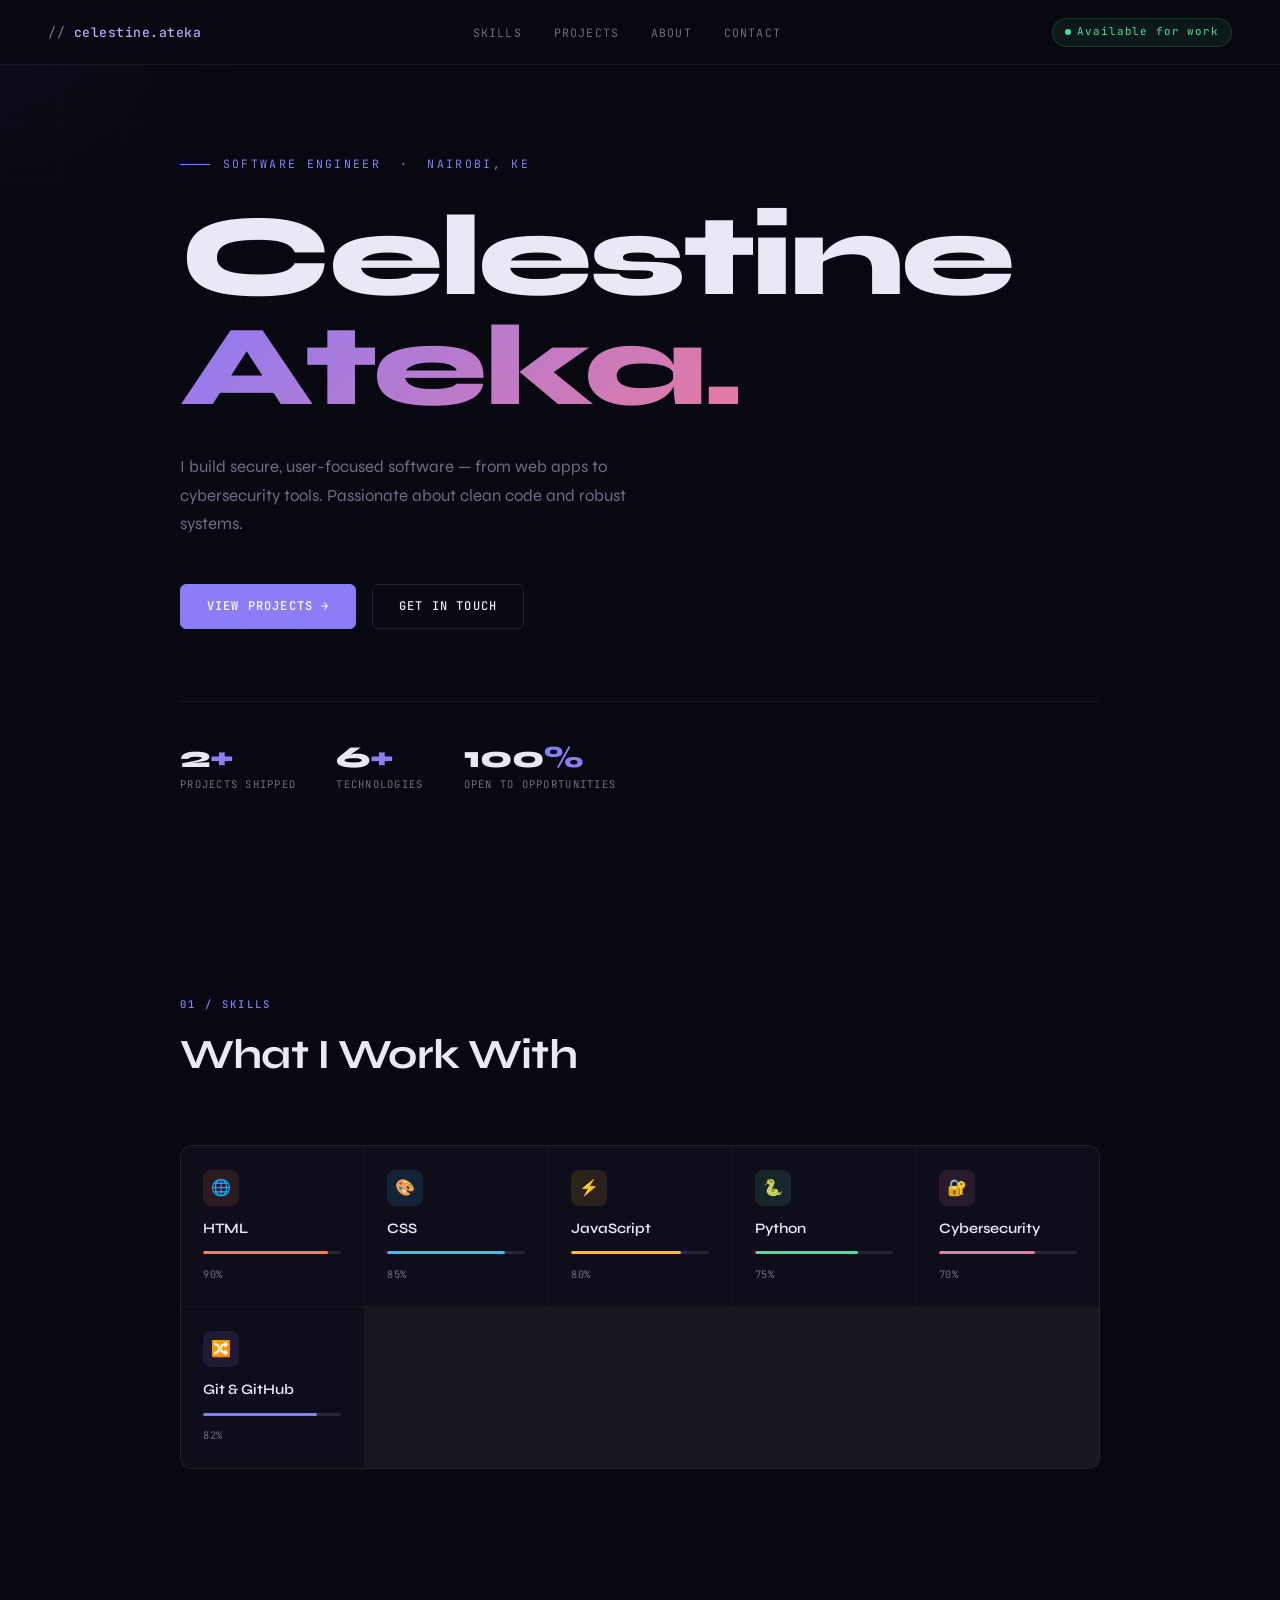
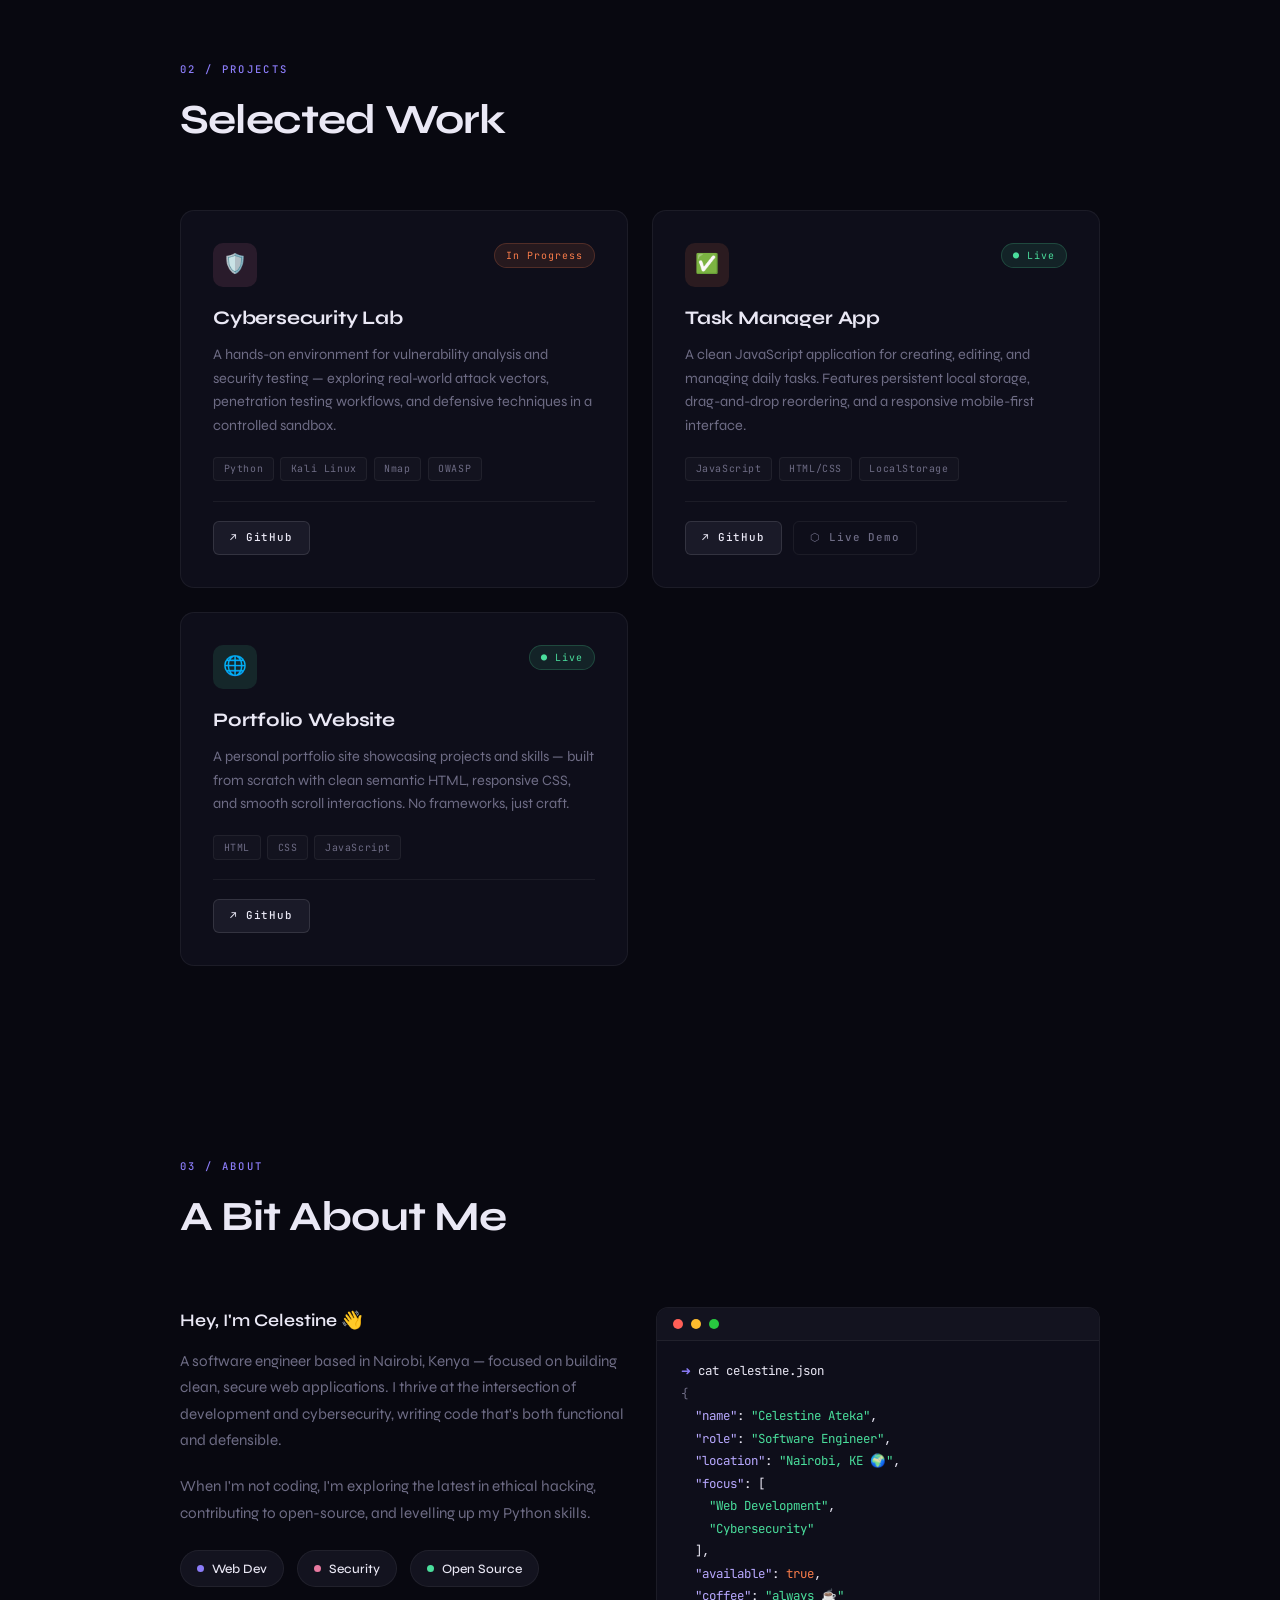
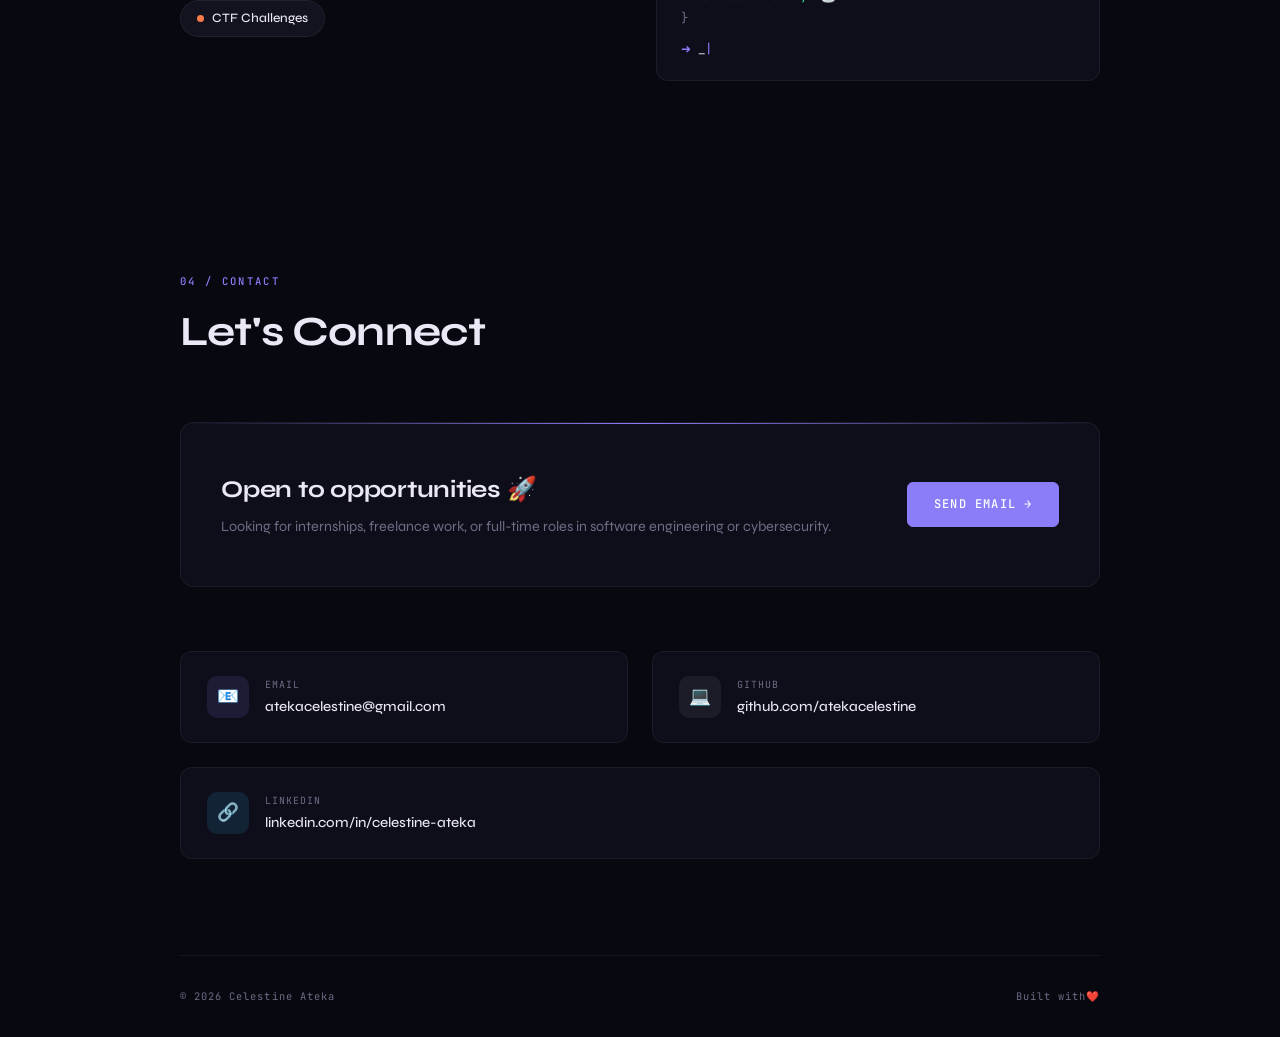
==== task-manager.html @ 58d469f2 "Add task-manager.html for portfolio website" ====
<!DOCTYPE html>
<html lang="en">
<head>
  <meta charset="UTF-8">
  <meta name="viewport" content="width=device-width, initial-scale=1.0">
  <title>Celestine Ateka — Software Engineer</title>
  <link rel="preconnect" href="https://fonts.googleapis.com">
  <link href="https://fonts.googleapis.com/css2?family=Syne:wght@400;500;600;700;800&family=JetBrains+Mono:wght@300;400;500&display=swap" rel="stylesheet">
  <style>
    :root {
      --bg:      #080810;
      --bg2:     #0e0e1a;
      --bg3:     #13131f;
      --bg4:     #1a1a28;
      --border:  rgba(255,255,255,0.06);
      --border2: rgba(255,255,255,0.11);
      --text:    #eae8f5;
      --muted:   #6e6c85;
      --accent:  #8b7cf8;
      --accent2: #b8a9ff;
      --green:   #4ade9c;
      --orange:  #f97c4a;
      --pink:    #e879a0;
      --blue:    #38bdf8;
    }
    *,*::before,*::after{margin:0;padding:0;box-sizing:border-box}
    html{scroll-behavior:smooth}
    body{background:var(--bg);color:var(--text);font-family:'Syne',sans-serif;font-size:16px;line-height:1.6;overflow-x:hidden}
    body::before{content:'';position:fixed;inset:0;background-image:linear-gradient(rgba(139,124,248,0.03) 1px,transparent 1px),linear-gradient(90deg,rgba(139,124,248,0.03) 1px,transparent 1px);background-size:60px 60px;pointer-events:none;z-index:0}
    .cursor-glow{position:fixed;width:500px;height:500px;border-radius:50%;background:radial-gradient(circle,rgba(139,124,248,0.055) 0%,transparent 70%);pointer-events:none;transform:translate(-50%,-50%);transition:left .14s ease,top .14s ease;z-index:0}
    nav{position:fixed;top:0;left:0;right:0;z-index:100;padding:1.1rem 3rem;display:flex;justify-content:space-between;align-items:center;background:rgba(8,8,16,0.85);backdrop-filter:blur(16px);border-bottom:1px solid var(--border)}
    .nav-logo{font-family:'JetBrains Mono',monospace;font-size:.82rem;font-weight:500;letter-spacing:.04em;color:var(--accent2)}
    .nav-logo span{color:var(--muted)}
    .nav-links{display:flex;gap:2rem;list-style:none}
    .nav-links a{font-family:'JetBrains Mono',monospace;font-size:.72rem;font-weight:400;letter-spacing:.1em;text-transform:uppercase;color:var(--muted);text-decoration:none;transition:color .2s}
    .nav-links a:hover{color:var(--text)}
    .status-pill{display:flex;align-items:center;gap:6px;font-family:'JetBrains Mono',monospace;font-size:.68rem;font-weight:400;letter-spacing:.08em;color:var(--green);background:rgba(74,222,156,0.08);border:1px solid rgba(74,222,156,0.18);padding:.3rem .75rem;border-radius:100px}
    .status-dot{width:6px;height:6px;border-radius:50%;background:var(--green);animation:pulse 2s ease-in-out infinite}
    @keyframes pulse{0%,100%{opacity:1;transform:scale(1)}50%{opacity:.5;transform:scale(.8)}}
    .container{max-width:1000px;margin:0 auto;padding:0 2.5rem;position:relative;z-index:1}
    header{min-height:100vh;display:flex;flex-direction:column;justify-content:center;padding:8rem 0 5rem}
    .hero-tag{font-family:'JetBrains Mono',monospace;font-size:.72rem;font-weight:400;letter-spacing:.2em;text-transform:uppercase;color:var(--accent);margin-bottom:1.8rem;opacity:0;animation:fadeUp .7s ease forwards .2s;display:flex;align-items:center;gap:.8rem}
    .hero-tag::before{content:'';display:inline-block;width:30px;height:1px;background:var(--accent)}
    header h1{font-size:clamp(3.5rem,9vw,7.5rem);font-weight:800;letter-spacing:-.03em;line-height:.95;opacity:0;animation:fadeUp .8s ease forwards .35s}
    .name-accent{background:linear-gradient(135deg,var(--accent) 0%,var(--pink) 100%);-webkit-background-clip:text;-webkit-text-fill-color:transparent;background-clip:text}
    .hero-desc{margin-top:2rem;font-size:1.05rem;font-weight:400;color:var(--muted);max-width:480px;line-height:1.7;opacity:0;animation:fadeUp .8s ease forwards .5s}
    .hero-cta{margin-top:2.8rem;display:flex;gap:1rem;flex-wrap:wrap;opacity:0;animation:fadeUp .8s ease forwards .65s}
    .btn-primary,.btn-ghost{font-family:'JetBrains Mono',monospace;font-size:.75rem;font-weight:500;letter-spacing:.1em;text-transform:uppercase;text-decoration:none;padding:.75rem 1.6rem;border-radius:6px;transition:all .22s ease;display:inline-flex;align-items:center;gap:.5rem}
    .btn-primary{background:var(--accent);color:#fff;border:1px solid var(--accent)}
    .btn-primary:hover{background:var(--accent2);border-color:var(--accent2);transform:translateY(-2px)}
    .btn-ghost{background:transparent;color:var(--text);border:1px solid var(--border2)}
    .btn-ghost:hover{border-color:var(--accent);color:var(--accent);transform:translateY(-2px)}
    .hero-stats{margin-top:4.5rem;display:flex;gap:2.5rem;padding-top:2.5rem;border-top:1px solid var(--border);opacity:0;animation:fadeUp .8s ease forwards .8s}
    .stat-item .num{font-size:1.9rem;font-weight:800;color:var(--text);line-height:1}
    .stat-item .num span{color:var(--accent)}
    .stat-item .lbl{font-family:'JetBrains Mono',monospace;font-size:.66rem;font-weight:400;letter-spacing:.12em;text-transform:uppercase;color:var(--muted);margin-top:4px}
    section{padding:6rem 0}
    .sec-label{font-family:'JetBrains Mono',monospace;font-size:.66rem;font-weight:500;letter-spacing:.22em;text-transform:uppercase;color:var(--accent);margin-bottom:.6rem}
    .sec-title{font-size:clamp(1.8rem,4vw,2.6rem);font-weight:700;letter-spacing:-.02em;margin-bottom:3.5rem}
    .skills-grid{display:grid;grid-template-columns:repeat(auto-fill,minmax(175px,1fr));gap:1px;background:var(--border);border:1px solid var(--border);border-radius:12px;overflow:hidden}
    .skill-card{background:var(--bg2);padding:1.5rem 1.4rem;display:flex;flex-direction:column;gap:.7rem;transition:background .2s ease;cursor:default}
    .skill-card:hover{background:var(--bg4)}
    .skill-icon{width:36px;height:36px;border-radius:8px;display:flex;align-items:center;justify-content:center;font-size:1rem}
    .skill-name{font-size:.9rem;font-weight:600;color:var(--text)}
    .skill-bar-track{height:3px;background:var(--border2);border-radius:2px;overflow:hidden}
    .skill-bar-fill{height:100%;border-radius:2px;width:0;transition:width 1.2s cubic-bezier(.16,1,.3,1)}
    .skill-pct{font-family:'JetBrains Mono',monospace;font-size:.65rem;font-weight:400;color:var(--muted);letter-spacing:.05em}
    .projects-grid{display:grid;grid-template-columns:repeat(auto-fill,minmax(420px,1fr));gap:1.5rem}
    .project-card{background:var(--bg2);border:1px solid var(--border);border-radius:14px;padding:2rem;display:flex;flex-direction:column;transition:border-color .25s ease,transform .25s ease;position:relative;overflow:hidden}
    .project-card::before{content:'';position:absolute;top:0;left:0;right:0;height:2px;opacity:0;transition:opacity .3s ease}
    .project-card:hover{border-color:var(--border2);transform:translateY(-4px)}
    .project-card:hover::before{opacity:1}
    .project-card.purple::before{background:linear-gradient(90deg,var(--accent),var(--pink))}
    .project-card.orange::before{background:linear-gradient(90deg,var(--orange),#fbbf24)}
    .project-card.green::before{background:linear-gradient(90deg,var(--green),var(--blue))}
    .project-header{display:flex;justify-content:space-between;align-items:flex-start;margin-bottom:1rem}
    .project-icon{width:44px;height:44px;border-radius:10px;display:flex;align-items:center;justify-content:center;font-size:1.2rem}
    .project-status{font-family:'JetBrains Mono',monospace;font-size:.62rem;font-weight:400;letter-spacing:.1em;padding:.25rem .7rem;border-radius:100px}
    .status-live{background:rgba(74,222,156,0.1);color:var(--green);border:1px solid rgba(74,222,156,0.2)}
    .status-wip{background:rgba(249,124,74,0.1);color:var(--orange);border:1px solid rgba(249,124,74,0.2)}
    .project-card h3{font-size:1.2rem;font-weight:700;letter-spacing:-.01em;margin-bottom:.6rem}
    .project-card p{font-size:.9rem;color:var(--muted);line-height:1.65;flex:1}
    .project-tags{display:flex;flex-wrap:wrap;gap:.4rem;margin:1.2rem 0}
    .tag{font-family:'JetBrains Mono',monospace;font-size:.62rem;font-weight:400;letter-spacing:.06em;color:var(--muted);background:var(--bg3);border:1px solid var(--border);padding:.2rem .6rem;border-radius:4px}
    .project-links{display:flex;gap:.7rem;margin-top:auto;padding-top:1.2rem;border-top:1px solid var(--border)}
    .plink{font-family:'JetBrains Mono',monospace;font-size:.68rem;font-weight:500;letter-spacing:.08em;text-decoration:none;padding:.45rem 1rem;border-radius:6px;transition:all .2s ease;display:inline-flex;align-items:center;gap:.4rem}
    .plink-solid{background:var(--bg4);color:var(--text);border:1px solid var(--border2)}
    .plink-solid:hover{background:var(--accent);border-color:var(--accent);color:#fff}
    .plink-ghost{background:transparent;color:var(--muted);border:1px solid var(--border)}
    .plink-ghost:hover{color:var(--text);border-color:var(--border2)}
    .about-grid{display:grid;grid-template-columns:1fr 1fr;gap:2rem;align-items:start}
    .about-text h3{font-size:1.1rem;font-weight:600;margin-bottom:.8rem}
    .about-text p{color:var(--muted);font-size:.95rem;line-height:1.75;margin-bottom:1.2rem}
    .terminal{background:var(--bg2);border:1px solid var(--border);border-radius:12px;overflow:hidden}
    .terminal-bar{background:var(--bg3);padding:.7rem 1rem;display:flex;align-items:center;gap:.5rem;border-bottom:1px solid var(--border)}
    .t-dot{width:10px;height:10px;border-radius:50%}
    .terminal-body{padding:1.2rem 1.5rem;font-family:'JetBrains Mono',monospace;font-size:.78rem;line-height:1.8}
    .t-prompt{color:var(--accent)}.t-cmd{color:var(--text)}.t-comment{color:var(--muted)}.t-str{color:var(--green)}.t-key{color:var(--accent2)}.t-num{color:var(--orange)}
    .interests-row{display:flex;gap:.8rem;flex-wrap:wrap;margin-top:1.5rem}
    .interest-chip{display:flex;align-items:center;gap:.5rem;background:var(--bg3);border:1px solid var(--border);border-radius:100px;padding:.45rem 1rem;font-size:.8rem;font-weight:500}
    .chip-dot{width:7px;height:7px;border-radius:50%}
    .contact-grid{display:grid;grid-template-columns:1fr 1fr;gap:1.5rem}
    .contact-card{background:var(--bg2);border:1px solid var(--border);border-radius:12px;padding:1.5rem 1.6rem;display:flex;align-items:center;gap:1rem;text-decoration:none;color:var(--text);transition:border-color .2s,transform .2s}
    .contact-card:hover{border-color:var(--accent);transform:translateY(-2px)}
    .contact-icon{width:42px;height:42px;border-radius:10px;display:flex;align-items:center;justify-content:center;font-size:1.1rem;flex-shrink:0}
    .contact-label{font-family:'JetBrains Mono',monospace;font-size:.62rem;font-weight:400;letter-spacing:.1em;text-transform:uppercase;color:var(--muted);margin-bottom:.2rem}
    .contact-value{font-size:.88rem;font-weight:500}
    .contact-wide{grid-column:1/-1}
    .cta-band{background:var(--bg2);border:1px solid var(--border);border-radius:14px;padding:3rem 2.5rem;display:flex;justify-content:space-between;align-items:center;gap:2rem;margin-bottom:4rem;position:relative;overflow:hidden}
    .cta-band::before{content:'';position:absolute;top:0;left:0;right:0;height:1px;background:linear-gradient(90deg,transparent,var(--accent),transparent)}
    .cta-band h3{font-size:1.5rem;font-weight:700;letter-spacing:-.01em;margin-bottom:.4rem}
    .cta-band p{font-size:.9rem;color:var(--muted)}
    footer{border-top:1px solid var(--border);padding:2rem 0;display:flex;justify-content:space-between;align-items:center}
    footer span{font-family:'JetBrains Mono',monospace;font-size:.65rem;font-weight:400;letter-spacing:.1em;color:var(--muted)}
    @keyframes fadeUp{from{opacity:0;transform:translateY(24px)}to{opacity:1;transform:none}}
    @keyframes blink{0%,100%{opacity:1}50%{opacity:0}}
    .reveal{opacity:0;transform:translateY(20px);transition:opacity .7s ease,transform .7s ease}
    .reveal.visible{opacity:1;transform:none}
    @media(max-width:700px){nav{padding:1rem 1.5rem}.nav-links{display:none}.container{padding:0 1.5rem}header{padding:6rem 0 3.5rem}.hero-stats{flex-wrap:wrap;gap:1.5rem}.projects-grid{grid-template-columns:1fr}.about-grid{grid-template-columns:1fr}.contact-grid{grid-template-columns:1fr}.contact-wide{grid-column:auto}.cta-band{flex-direction:column;align-items:flex-start}}
  </style>
</head>
<body>

<div class="cursor-glow" id="glow"></div>

<nav>
  <div class="nav-logo"><span>// </span>celestine.ateka</div>
  <ul class="nav-links">
    <li><a href="#skills">Skills</a></li>
    <li><a href="#projects">Projects</a></li>
    <li><a href="#about">About</a></li>
    <li><a href="#contact">Contact</a></li>
  </ul>
  <div class="status-pill">
    <div class="status-dot"></div>
    Available for work
  </div>
</nav>

<div class="container">

  <header>
    <p class="hero-tag">Software Engineer &nbsp;·&nbsp; Nairobi, KE</p>
    <h1>Celestine<br><span class="name-accent">Ateka.</span></h1>
    <p class="hero-desc">I build secure, user-focused software — from web apps to cybersecurity tools. Passionate about clean code and robust systems.</p>
    <div class="hero-cta">
      <a href="#projects" class="btn-primary">View Projects →</a>
      <a href="mailto:atekacelestine@gmail.com" class="btn-ghost">Get in Touch</a>
    </div>
    <div class="hero-stats">
      <div class="stat-item"><div class="num">2<span>+</span></div><div class="lbl">Projects Shipped</div></div>
      <div class="stat-item"><div class="num">6<span>+</span></div><div class="lbl">Technologies</div></div>
      <div class="stat-item"><div class="num">100<span>%</span></div><div class="lbl">Open to Opportunities</div></div>
    </div>
  </header>

  <section id="skills">
    <p class="sec-label reveal">01 / Skills</p>
    <h2 class="sec-title reveal">What I Work With</h2>
    <div class="skills-grid">
      <div class="skill-card reveal"><div class="skill-icon" style="background:rgba(249,124,74,0.12)">🌐</div><div class="skill-name">HTML</div><div class="skill-bar-track"><div class="skill-bar-fill" data-width="90" style="background:var(--orange)"></div></div><div class="skill-pct">90%</div></div>
      <div class="skill-card reveal"><div class="skill-icon" style="background:rgba(56,189,248,0.12)">🎨</div><div class="skill-name">CSS</div><div class="skill-bar-track"><div class="skill-bar-fill" data-width="85" style="background:var(--blue)"></div></div><div class="skill-pct">85%</div></div>
      <div class="skill-card reveal"><div class="skill-icon" style="background:rgba(251,191,36,0.12)">⚡</div><div class="skill-name">JavaScript</div><div class="skill-bar-track"><div class="skill-bar-fill" data-width="80" style="background:#fbbf24"></div></div><div class="skill-pct">80%</div></div>
      <div class="skill-card reveal"><div class="skill-icon" style="background:rgba(74,222,156,0.12)">🐍</div><div class="skill-name">Python</div><div class="skill-bar-track"><div class="skill-bar-fill" data-width="75" style="background:var(--green)"></div></div><div class="skill-pct">75%</div></div>
      <div class="skill-card reveal"><div class="skill-icon" style="background:rgba(232,121,160,0.12)">🔐</div><div class="skill-name">Cybersecurity</div><div class="skill-bar-track"><div class="skill-bar-fill" data-width="70" style="background:var(--pink)"></div></div><div class="skill-pct">70%</div></div>
      <div class="skill-card reveal"><div class="skill-icon" style="background:rgba(139,124,248,0.12)">🔀</div><div class="skill-name">Git & GitHub</div><div class="skill-bar-track"><div class="skill-bar-fill" data-width="82" style="background:var(--accent)"></div></div><div class="skill-pct">82%</div></div>
    </div>
  </section>

  <section id="projects">
    <p class="sec-label reveal">02 / Projects</p>
    <h2 class="sec-title reveal">Selected Work</h2>
    <div class="projects-grid">
      <div class="project-card purple reveal">
        <div class="project-header">
          <div class="project-icon" style="background:rgba(232,121,160,0.12)">🛡️</div>
          <span class="project-status status-wip">In Progress</span>
        </div>
        <h3>Cybersecurity Lab</h3>
        <p>A hands-on environment for vulnerability analysis and security testing — exploring real-world attack vectors, penetration testing workflows, and defensive techniques in a controlled sandbox.</p>
        <div class="project-tags">
          <span class="tag">Python</span><span class="tag">Kali Linux</span><span class="tag">Nmap</span><span class="tag">OWASP</span>
        </div>
        <div class="project-links">
          <a href="#" class="plink plink-solid">↗ GitHub</a>
        </div>
      </div>
      <div class="project-card orange reveal">
        <div class="project-header">
          <div class="project-icon" style="background:rgba(249,124,74,0.12)">✅</div>
          <span class="project-status status-live">● Live</span>
        </div>
        <h3>Task Manager App</h3>
        <p>A clean JavaScript application for creating, editing, and managing daily tasks. Features persistent local storage, drag-and-drop reordering, and a responsive mobile-first interface.</p>
        <div class="project-tags">
          <span class="tag">JavaScript</span><span class="tag">HTML/CSS</span><span class="tag">LocalStorage</span>
        </div>
        <div class="project-links">
          <a href="https://github.com/atekacelestine/task-manager" target="_blank" rel="noopener" class="plink plink-solid">↗ GitHub</a>
          <a href="https://atekacelestine.github.io/Portfolio-website.github.io/" target="_blank" rel="noopener" class="plink plink-ghost">⬡ Live Demo</a>
        </div>
      </div>
      <div class="project-card green reveal">
        <div class="project-header">
          <div class="project-icon" style="background:rgba(74,222,156,0.12)">🌐</div>
          <span class="project-status status-live">● Live</span>
        </div>
        <h3>Portfolio Website</h3>
        <p>A personal portfolio site showcasing projects and skills — built from scratch with clean semantic HTML, responsive CSS, and smooth scroll interactions. No frameworks, just craft.</p>
        <div class="project-tags">
          <span class="tag">HTML</span><span class="tag">CSS</span><span class="tag">JavaScript</span>
        </div>
        <div class="project-links">
          <a href="https://github.com/atekacelestine" target="_blank" rel="noopener" class="plink plink-solid">↗ GitHub</a>
        </div>
      </div>
    </div>
  </section>

  <section id="about">
    <p class="sec-label reveal">03 / About</p>
    <h2 class="sec-title reveal">A Bit About Me</h2>
    <div class="about-grid">
      <div class="about-text reveal">
        <h3>Hey, I'm Celestine 👋</h3>
        <p>A software engineer based in Nairobi, Kenya — focused on building clean, secure web applications. I thrive at the intersection of development and cybersecurity, writing code that's both functional and defensible.</p>
        <p>When I'm not coding, I'm exploring the latest in ethical hacking, contributing to open-source, and levelling up my Python skills.</p>
        <div class="interests-row">
          <div class="interest-chip"><div class="chip-dot" style="background:var(--accent)"></div>Web Dev</div>
          <div class="interest-chip"><div class="chip-dot" style="background:var(--pink)"></div>Security</div>
          <div class="interest-chip"><div class="chip-dot" style="background:var(--green)"></div>Open Source</div>
          <div class="interest-chip"><div class="chip-dot" style="background:var(--orange)"></div>CTF Challenges</div>
        </div>
      </div>
      <div class="terminal reveal">
        <div class="terminal-bar">
          <div class="t-dot" style="background:#ff5f57"></div>
          <div class="t-dot" style="background:#febc2e"></div>
          <div class="t-dot" style="background:#28c840"></div>
        </div>
        <div class="terminal-body">
          <div><span class="t-prompt">➜</span> <span class="t-cmd">cat celestine.json</span></div>
          <div><span class="t-comment">{</span></div>
          <div>&nbsp;&nbsp;<span class="t-key">"name"</span>: <span class="t-str">"Celestine Ateka"</span>,</div>
          <div>&nbsp;&nbsp;<span class="t-key">"role"</span>: <span class="t-str">"Software Engineer"</span>,</div>
          <div>&nbsp;&nbsp;<span class="t-key">"location"</span>: <span class="t-str">"Nairobi, KE 🌍"</span>,</div>
          <div>&nbsp;&nbsp;<span class="t-key">"focus"</span>: [</div>
          <div>&nbsp;&nbsp;&nbsp;&nbsp;<span class="t-str">"Web Development"</span>,</div>
          <div>&nbsp;&nbsp;&nbsp;&nbsp;<span class="t-str">"Cybersecurity"</span></div>
          <div>&nbsp;&nbsp;],</div>
          <div>&nbsp;&nbsp;<span class="t-key">"available"</span>: <span class="t-num">true</span>,</div>
          <div>&nbsp;&nbsp;<span class="t-key">"coffee"</span>: <span class="t-str">"always ☕"</span></div>
          <div><span class="t-comment">}</span></div>
          <div style="margin-top:.5rem"><span class="t-prompt">➜</span> <span class="t-cmd">_</span><span style="animation:blink 1s step-end infinite;color:var(--accent)">|</span></div>
        </div>
      </div>
    </div>
  </section>

  <section id="contact">
    <p class="sec-label reveal">04 / Contact</p>
    <h2 class="sec-title reveal">Let's Connect</h2>
    <div class="cta-band reveal">
      <div>
        <h3>Open to opportunities 🚀</h3>
        <p>Looking for internships, freelance work, or full-time roles in software engineering or cybersecurity.</p>
      </div>
      <a href="mailto:atekacelestine@gmail.com" class="btn-primary" style="white-space:nowrap">Send Email →</a>
    </div>
    <div class="contact-grid">
      <a href="mailto:atekacelestine@gmail.com" class="contact-card">
        <div class="contact-icon" style="background:rgba(139,124,248,0.12)">📧</div>
        <div><div class="contact-label">Email</div><div class="contact-value">atekacelestine@gmail.com</div></div>
      </a>
      <a href="https://github.com/atekacelestine" target="_blank" rel="noopener" class="contact-card">
        <div class="contact-icon" style="background:rgba(255,255,255,0.06)">💻</div>
        <div><div class="contact-label">GitHub</div><div class="contact-value">github.com/atekacelestine</div></div>
      </a>
      <a href="https://linkedin.com/in/celestine-ateka" target="_blank" rel="noopener" class="contact-card contact-wide">
        <div class="contact-icon" style="background:rgba(56,189,248,0.12)">🔗</div>
        <div><div class="contact-label">LinkedIn</div><div class="contact-value">linkedin.com/in/celestine-ateka</div></div>
      </a>
    </div>
  </section>

  <footer>
    <span>© 2026 Celestine Ateka</span>
    <span>Built with❤️</span>
  </footer>

</div>

<style>@keyframes blink{0%,100%{opacity:1}50%{opacity:0}}</style>

<script>
  const glow = document.getElementById('glow');
  document.addEventListener('mousemove', e => {
    glow.style.left = e.clientX + 'px';
    glow.style.top = e.clientY + 'px';
  });

  const revealObs = new IntersectionObserver(entries => {
    entries.forEach(e => {
      if (e.isIntersecting) {
        e.target.style.transitionDelay = (parseFloat(e.target.dataset.delay || 0)) + 's';
        e.target.classList.add('visible');
        revealObs.unobserve(e.target);
      }
    });
  }, { threshold: 0.1 });

  document.querySelectorAll('.reveal').forEach((el, i) => {
    el.dataset.delay = (i % 6) * 0.07;
    revealObs.observe(el);
  });

  const barObs = new IntersectionObserver(entries => {
    entries.forEach(e => {
      if (e.isIntersecting) {
        e.target.querySelectorAll('.skill-bar-fill').forEach(bar => {
          bar.style.width = bar.dataset.width + '%';
        });
        barObs.unobserve(e.target);
      }
    });
  }, { threshold: 0.3 });

  document.querySelectorAll('.skills-grid').forEach(g => barObs.observe(g));

  const sections = document.querySelectorAll('section[id]');
  const links = document.querySelectorAll('.nav-links a');
  window.addEventListener('scroll', () => {
    let cur = '';
    sections.forEach(s => { if (window.scrollY >= s.offsetTop - 120) cur = s.id; });
    links.forEach(l => {
      l.style.color = l.getAttribute('href') === '#' + cur ? 'var(--text)' : '';
    });
  });
</script>
</body>
</html>
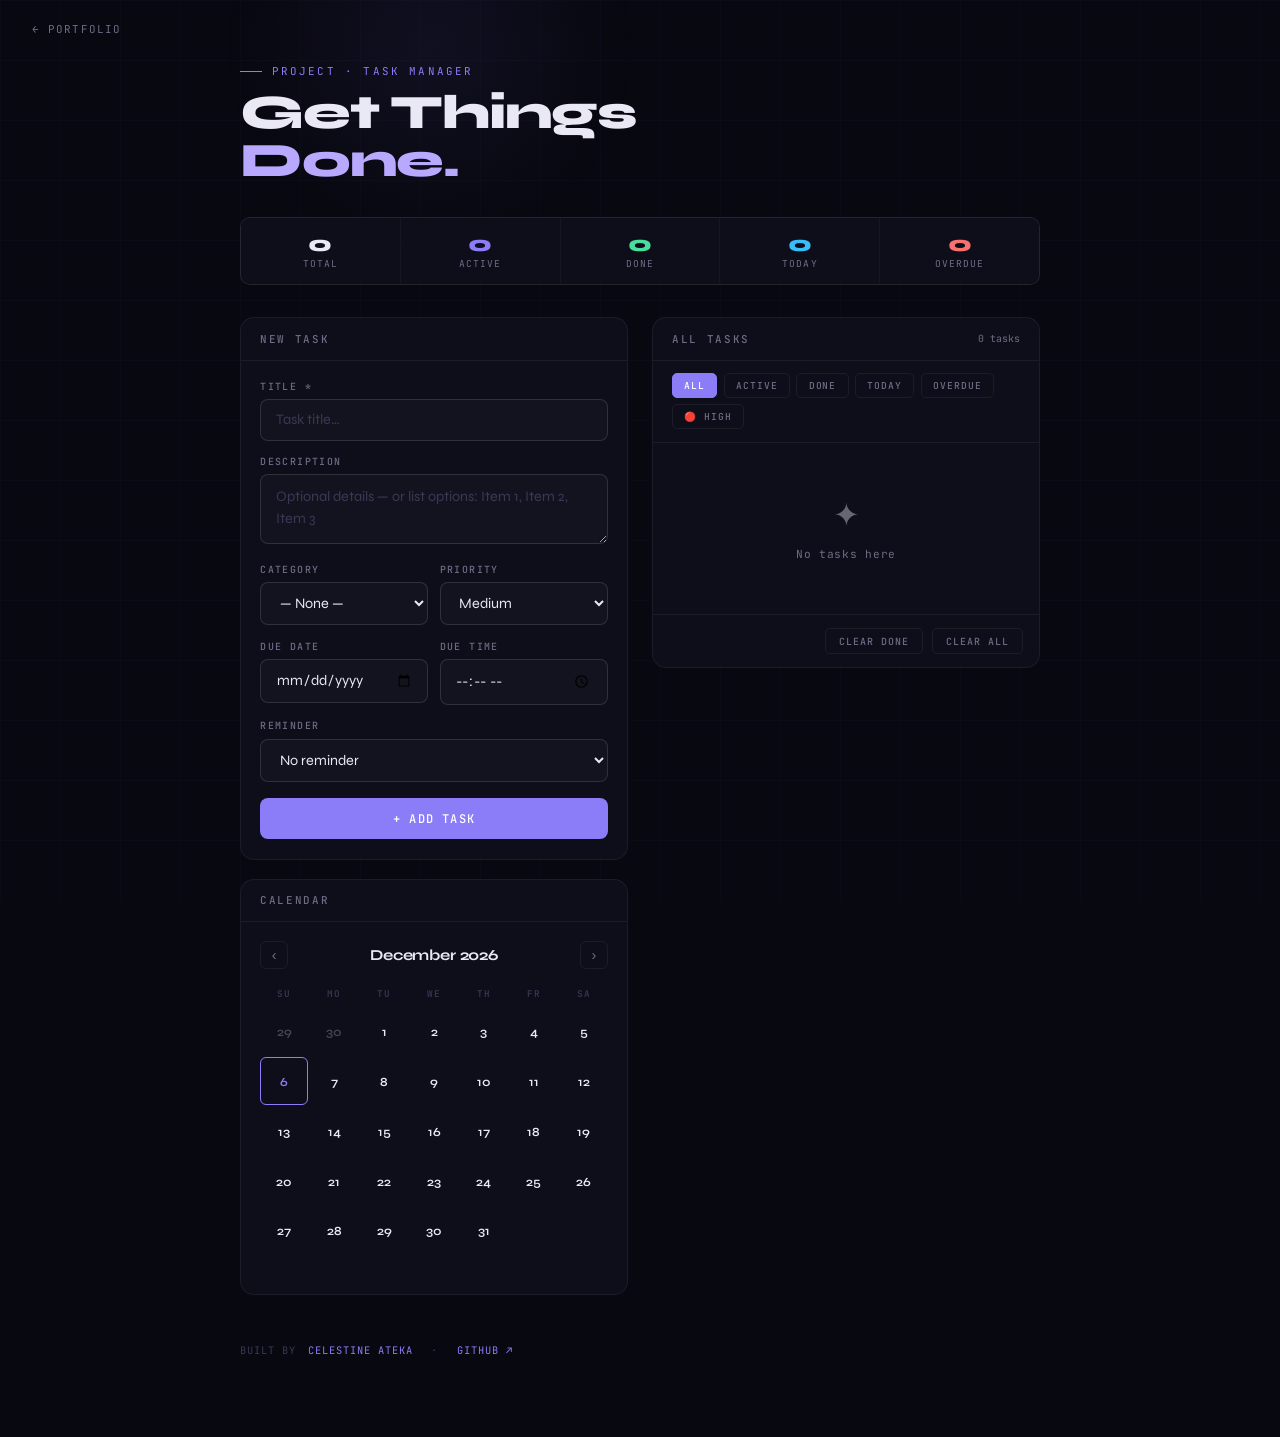
==== commit b1fd40a3: "Add task manager app for portfolio" ====
--- a/task-manager.html
+++ b/task-manager.html
@@ -3,339 +3,889 @@
 <head>
   <meta charset="UTF-8">
   <meta name="viewport" content="width=device-width, initial-scale=1.0">
-  <title>Celestine Ateka — Software Engineer</title>
+  <title>Task Manager — Celestine Ateka</title>
   <link rel="preconnect" href="https://fonts.googleapis.com">
   <link href="https://fonts.googleapis.com/css2?family=Syne:wght@400;500;600;700;800&family=JetBrains+Mono:wght@300;400;500&display=swap" rel="stylesheet">
   <style>
     :root {
-      --bg:      #080810;
-      --bg2:     #0e0e1a;
-      --bg3:     #13131f;
-      --bg4:     #1a1a28;
-      --border:  rgba(255,255,255,0.06);
-      --border2: rgba(255,255,255,0.11);
-      --text:    #eae8f5;
-      --muted:   #6e6c85;
-      --accent:  #8b7cf8;
-      --accent2: #b8a9ff;
-      --green:   #4ade9c;
-      --orange:  #f97c4a;
-      --pink:    #e879a0;
-      --blue:    #38bdf8;
+      --bg:#080810;--bg2:#0e0e1a;--bg3:#13131f;--bg4:#1a1a28;
+      --border:rgba(255,255,255,0.06);--border2:rgba(255,255,255,0.12);
+      --text:#eae8f5;--muted:#6e6c85;--dim:#3a3855;
+      --accent:#8b7cf8;--accent2:#b8a9ff;
+      --green:#4ade9c;--orange:#f97c4a;--pink:#e879a0;--red:#f87171;--blue:#38bdf8;
     }
     *,*::before,*::after{margin:0;padding:0;box-sizing:border-box}
     html{scroll-behavior:smooth}
-    body{background:var(--bg);color:var(--text);font-family:'Syne',sans-serif;font-size:16px;line-height:1.6;overflow-x:hidden}
+    body{background:var(--bg);color:var(--text);font-family:'Syne',sans-serif;min-height:100vh;display:flex;flex-direction:column;align-items:center;padding:3rem 1.5rem 5rem}
     body::before{content:'';position:fixed;inset:0;background-image:linear-gradient(rgba(139,124,248,0.03) 1px,transparent 1px),linear-gradient(90deg,rgba(139,124,248,0.03) 1px,transparent 1px);background-size:60px 60px;pointer-events:none;z-index:0}
-    .cursor-glow{position:fixed;width:500px;height:500px;border-radius:50%;background:radial-gradient(circle,rgba(139,124,248,0.055) 0%,transparent 70%);pointer-events:none;transform:translate(-50%,-50%);transition:left .14s ease,top .14s ease;z-index:0}
-    nav{position:fixed;top:0;left:0;right:0;z-index:100;padding:1.1rem 3rem;display:flex;justify-content:space-between;align-items:center;background:rgba(8,8,16,0.85);backdrop-filter:blur(16px);border-bottom:1px solid var(--border)}
-    .nav-logo{font-family:'JetBrains Mono',monospace;font-size:.82rem;font-weight:500;letter-spacing:.04em;color:var(--accent2)}
-    .nav-logo span{color:var(--muted)}
-    .nav-links{display:flex;gap:2rem;list-style:none}
-    .nav-links a{font-family:'JetBrains Mono',monospace;font-size:.72rem;font-weight:400;letter-spacing:.1em;text-transform:uppercase;color:var(--muted);text-decoration:none;transition:color .2s}
-    .nav-links a:hover{color:var(--text)}
-    .status-pill{display:flex;align-items:center;gap:6px;font-family:'JetBrains Mono',monospace;font-size:.68rem;font-weight:400;letter-spacing:.08em;color:var(--green);background:rgba(74,222,156,0.08);border:1px solid rgba(74,222,156,0.18);padding:.3rem .75rem;border-radius:100px}
-    .status-dot{width:6px;height:6px;border-radius:50%;background:var(--green);animation:pulse 2s ease-in-out infinite}
-    @keyframes pulse{0%,100%{opacity:1;transform:scale(1)}50%{opacity:.5;transform:scale(.8)}}
-    .container{max-width:1000px;margin:0 auto;padding:0 2.5rem;position:relative;z-index:1}
-    header{min-height:100vh;display:flex;flex-direction:column;justify-content:center;padding:8rem 0 5rem}
-    .hero-tag{font-family:'JetBrains Mono',monospace;font-size:.72rem;font-weight:400;letter-spacing:.2em;text-transform:uppercase;color:var(--accent);margin-bottom:1.8rem;opacity:0;animation:fadeUp .7s ease forwards .2s;display:flex;align-items:center;gap:.8rem}
-    .hero-tag::before{content:'';display:inline-block;width:30px;height:1px;background:var(--accent)}
-    header h1{font-size:clamp(3.5rem,9vw,7.5rem);font-weight:800;letter-spacing:-.03em;line-height:.95;opacity:0;animation:fadeUp .8s ease forwards .35s}
-    .name-accent{background:linear-gradient(135deg,var(--accent) 0%,var(--pink) 100%);-webkit-background-clip:text;-webkit-text-fill-color:transparent;background-clip:text}
-    .hero-desc{margin-top:2rem;font-size:1.05rem;font-weight:400;color:var(--muted);max-width:480px;line-height:1.7;opacity:0;animation:fadeUp .8s ease forwards .5s}
-    .hero-cta{margin-top:2.8rem;display:flex;gap:1rem;flex-wrap:wrap;opacity:0;animation:fadeUp .8s ease forwards .65s}
-    .btn-primary,.btn-ghost{font-family:'JetBrains Mono',monospace;font-size:.75rem;font-weight:500;letter-spacing:.1em;text-transform:uppercase;text-decoration:none;padding:.75rem 1.6rem;border-radius:6px;transition:all .22s ease;display:inline-flex;align-items:center;gap:.5rem}
-    .btn-primary{background:var(--accent);color:#fff;border:1px solid var(--accent)}
-    .btn-primary:hover{background:var(--accent2);border-color:var(--accent2);transform:translateY(-2px)}
-    .btn-ghost{background:transparent;color:var(--text);border:1px solid var(--border2)}
-    .btn-ghost:hover{border-color:var(--accent);color:var(--accent);transform:translateY(-2px)}
-    .hero-stats{margin-top:4.5rem;display:flex;gap:2.5rem;padding-top:2.5rem;border-top:1px solid var(--border);opacity:0;animation:fadeUp .8s ease forwards .8s}
-    .stat-item .num{font-size:1.9rem;font-weight:800;color:var(--text);line-height:1}
-    .stat-item .num span{color:var(--accent)}
-    .stat-item .lbl{font-family:'JetBrains Mono',monospace;font-size:.66rem;font-weight:400;letter-spacing:.12em;text-transform:uppercase;color:var(--muted);margin-top:4px}
-    section{padding:6rem 0}
-    .sec-label{font-family:'JetBrains Mono',monospace;font-size:.66rem;font-weight:500;letter-spacing:.22em;text-transform:uppercase;color:var(--accent);margin-bottom:.6rem}
-    .sec-title{font-size:clamp(1.8rem,4vw,2.6rem);font-weight:700;letter-spacing:-.02em;margin-bottom:3.5rem}
-    .skills-grid{display:grid;grid-template-columns:repeat(auto-fill,minmax(175px,1fr));gap:1px;background:var(--border);border:1px solid var(--border);border-radius:12px;overflow:hidden}
-    .skill-card{background:var(--bg2);padding:1.5rem 1.4rem;display:flex;flex-direction:column;gap:.7rem;transition:background .2s ease;cursor:default}
-    .skill-card:hover{background:var(--bg4)}
-    .skill-icon{width:36px;height:36px;border-radius:8px;display:flex;align-items:center;justify-content:center;font-size:1rem}
-    .skill-name{font-size:.9rem;font-weight:600;color:var(--text)}
-    .skill-bar-track{height:3px;background:var(--border2);border-radius:2px;overflow:hidden}
-    .skill-bar-fill{height:100%;border-radius:2px;width:0;transition:width 1.2s cubic-bezier(.16,1,.3,1)}
-    .skill-pct{font-family:'JetBrains Mono',monospace;font-size:.65rem;font-weight:400;color:var(--muted);letter-spacing:.05em}
-    .projects-grid{display:grid;grid-template-columns:repeat(auto-fill,minmax(420px,1fr));gap:1.5rem}
-    .project-card{background:var(--bg2);border:1px solid var(--border);border-radius:14px;padding:2rem;display:flex;flex-direction:column;transition:border-color .25s ease,transform .25s ease;position:relative;overflow:hidden}
-    .project-card::before{content:'';position:absolute;top:0;left:0;right:0;height:2px;opacity:0;transition:opacity .3s ease}
-    .project-card:hover{border-color:var(--border2);transform:translateY(-4px)}
-    .project-card:hover::before{opacity:1}
-    .project-card.purple::before{background:linear-gradient(90deg,var(--accent),var(--pink))}
-    .project-card.orange::before{background:linear-gradient(90deg,var(--orange),#fbbf24)}
-    .project-card.green::before{background:linear-gradient(90deg,var(--green),var(--blue))}
-    .project-header{display:flex;justify-content:space-between;align-items:flex-start;margin-bottom:1rem}
-    .project-icon{width:44px;height:44px;border-radius:10px;display:flex;align-items:center;justify-content:center;font-size:1.2rem}
-    .project-status{font-family:'JetBrains Mono',monospace;font-size:.62rem;font-weight:400;letter-spacing:.1em;padding:.25rem .7rem;border-radius:100px}
-    .status-live{background:rgba(74,222,156,0.1);color:var(--green);border:1px solid rgba(74,222,156,0.2)}
-    .status-wip{background:rgba(249,124,74,0.1);color:var(--orange);border:1px solid rgba(249,124,74,0.2)}
-    .project-card h3{font-size:1.2rem;font-weight:700;letter-spacing:-.01em;margin-bottom:.6rem}
-    .project-card p{font-size:.9rem;color:var(--muted);line-height:1.65;flex:1}
-    .project-tags{display:flex;flex-wrap:wrap;gap:.4rem;margin:1.2rem 0}
-    .tag{font-family:'JetBrains Mono',monospace;font-size:.62rem;font-weight:400;letter-spacing:.06em;color:var(--muted);background:var(--bg3);border:1px solid var(--border);padding:.2rem .6rem;border-radius:4px}
-    .project-links{display:flex;gap:.7rem;margin-top:auto;padding-top:1.2rem;border-top:1px solid var(--border)}
-    .plink{font-family:'JetBrains Mono',monospace;font-size:.68rem;font-weight:500;letter-spacing:.08em;text-decoration:none;padding:.45rem 1rem;border-radius:6px;transition:all .2s ease;display:inline-flex;align-items:center;gap:.4rem}
-    .plink-solid{background:var(--bg4);color:var(--text);border:1px solid var(--border2)}
-    .plink-solid:hover{background:var(--accent);border-color:var(--accent);color:#fff}
-    .plink-ghost{background:transparent;color:var(--muted);border:1px solid var(--border)}
-    .plink-ghost:hover{color:var(--text);border-color:var(--border2)}
-    .about-grid{display:grid;grid-template-columns:1fr 1fr;gap:2rem;align-items:start}
-    .about-text h3{font-size:1.1rem;font-weight:600;margin-bottom:.8rem}
-    .about-text p{color:var(--muted);font-size:.95rem;line-height:1.75;margin-bottom:1.2rem}
-    .terminal{background:var(--bg2);border:1px solid var(--border);border-radius:12px;overflow:hidden}
-    .terminal-bar{background:var(--bg3);padding:.7rem 1rem;display:flex;align-items:center;gap:.5rem;border-bottom:1px solid var(--border)}
-    .t-dot{width:10px;height:10px;border-radius:50%}
-    .terminal-body{padding:1.2rem 1.5rem;font-family:'JetBrains Mono',monospace;font-size:.78rem;line-height:1.8}
-    .t-prompt{color:var(--accent)}.t-cmd{color:var(--text)}.t-comment{color:var(--muted)}.t-str{color:var(--green)}.t-key{color:var(--accent2)}.t-num{color:var(--orange)}
-    .interests-row{display:flex;gap:.8rem;flex-wrap:wrap;margin-top:1.5rem}
-    .interest-chip{display:flex;align-items:center;gap:.5rem;background:var(--bg3);border:1px solid var(--border);border-radius:100px;padding:.45rem 1rem;font-size:.8rem;font-weight:500}
-    .chip-dot{width:7px;height:7px;border-radius:50%}
-    .contact-grid{display:grid;grid-template-columns:1fr 1fr;gap:1.5rem}
-    .contact-card{background:var(--bg2);border:1px solid var(--border);border-radius:12px;padding:1.5rem 1.6rem;display:flex;align-items:center;gap:1rem;text-decoration:none;color:var(--text);transition:border-color .2s,transform .2s}
-    .contact-card:hover{border-color:var(--accent);transform:translateY(-2px)}
-    .contact-icon{width:42px;height:42px;border-radius:10px;display:flex;align-items:center;justify-content:center;font-size:1.1rem;flex-shrink:0}
-    .contact-label{font-family:'JetBrains Mono',monospace;font-size:.62rem;font-weight:400;letter-spacing:.1em;text-transform:uppercase;color:var(--muted);margin-bottom:.2rem}
-    .contact-value{font-size:.88rem;font-weight:500}
-    .contact-wide{grid-column:1/-1}
-    .cta-band{background:var(--bg2);border:1px solid var(--border);border-radius:14px;padding:3rem 2.5rem;display:flex;justify-content:space-between;align-items:center;gap:2rem;margin-bottom:4rem;position:relative;overflow:hidden}
-    .cta-band::before{content:'';position:absolute;top:0;left:0;right:0;height:1px;background:linear-gradient(90deg,transparent,var(--accent),transparent)}
-    .cta-band h3{font-size:1.5rem;font-weight:700;letter-spacing:-.01em;margin-bottom:.4rem}
-    .cta-band p{font-size:.9rem;color:var(--muted)}
-    footer{border-top:1px solid var(--border);padding:2rem 0;display:flex;justify-content:space-between;align-items:center}
-    footer span{font-family:'JetBrains Mono',monospace;font-size:.65rem;font-weight:400;letter-spacing:.1em;color:var(--muted)}
-    @keyframes fadeUp{from{opacity:0;transform:translateY(24px)}to{opacity:1;transform:none}}
+    .glow{position:fixed;width:420px;height:420px;border-radius:50%;background:radial-gradient(circle,rgba(139,124,248,0.07) 0%,transparent 70%);pointer-events:none;transform:translate(-50%,-50%);transition:left .14s ease,top .14s ease;z-index:0}
+    .back-link{position:fixed;top:1.4rem;left:2rem;font-family:'JetBrains Mono',monospace;font-size:.68rem;font-weight:400;letter-spacing:.1em;text-transform:uppercase;color:var(--muted);text-decoration:none;display:flex;align-items:center;gap:.4rem;transition:color .2s;z-index:100}
+    .back-link:hover{color:var(--accent2)}
+    .app{position:relative;z-index:1;width:100%;max-width:800px;margin-top:1rem}
+
+    /* HEADER */
+    .app-header{margin-bottom:2rem;animation:fadeUp .6s ease both .1s}
+    .app-eyebrow{font-family:'JetBrains Mono',monospace;font-size:.68rem;font-weight:400;letter-spacing:.2em;text-transform:uppercase;color:var(--accent);margin-bottom:.7rem;display:flex;align-items:center;gap:.6rem}
+    .app-eyebrow::before{content:'';width:22px;height:1px;background:var(--accent)}
+    .app-title{font-size:clamp(2rem,5vw,3rem);font-weight:800;letter-spacing:-.025em;line-height:1}
+    .app-title .hi{color:var(--accent2)}
+
+    /* STATS */
+    .stats-bar{display:flex;gap:1px;background:var(--border);border:1px solid var(--border);border-radius:10px;overflow:hidden;margin-bottom:2rem;animation:fadeUp .6s ease both .2s}
+    .stat{flex:1;background:var(--bg2);padding:.9rem 1rem;display:flex;flex-direction:column;align-items:center;gap:2px}
+    .stat .val{font-size:1.4rem;font-weight:800;line-height:1}
+    .stat .lbl{font-family:'JetBrains Mono',monospace;font-size:.6rem;font-weight:400;letter-spacing:.12em;text-transform:uppercase;color:var(--muted)}
+
+    /* MAIN LAYOUT */
+    .main-grid{display:grid;grid-template-columns:1fr 1fr;gap:1.5rem;align-items:start;animation:fadeUp .6s ease both .3s}
+    @media(max-width:700px){.main-grid{grid-template-columns:1fr}}
+
+    /* PANEL */
+    .panel{background:var(--bg2);border:1px solid var(--border);border-radius:14px;overflow:hidden}
+    .panel-header{padding:.85rem 1.2rem;border-bottom:1px solid var(--border);display:flex;align-items:center;justify-content:space-between}
+    .panel-title{font-family:'JetBrains Mono',monospace;font-size:.68rem;font-weight:500;letter-spacing:.15em;text-transform:uppercase;color:var(--muted)}
+    .panel-body{padding:1.2rem}
+
+    /* ADD TASK FORM */
+    .form-group{margin-bottom:.9rem}
+    .form-label{font-family:'JetBrains Mono',monospace;font-size:.62rem;font-weight:500;letter-spacing:.14em;text-transform:uppercase;color:var(--muted);margin-bottom:.4rem;display:block}
+    .form-input{width:100%;background:var(--bg3);border:1px solid var(--border2);border-radius:8px;padding:.7rem .9rem;font-family:'Syne',sans-serif;font-size:.9rem;font-weight:400;color:var(--text);outline:none;transition:border-color .2s,box-shadow .2s}
+    .form-input::placeholder{color:var(--dim)}
+    .form-input:focus{border-color:var(--accent);box-shadow:0 0 0 3px rgba(139,124,248,0.1)}
+    textarea.form-input{resize:vertical;min-height:70px;line-height:1.5}
+    .form-row{display:grid;grid-template-columns:1fr 1fr;gap:.7rem}
+    select.form-input{cursor:pointer}
+    select.form-input option{background:var(--bg3);color:var(--text)}
+
+    .add-btn{width:100%;background:var(--accent);color:#fff;border:none;border-radius:8px;padding:.8rem;font-family:'JetBrains Mono',monospace;font-size:.75rem;font-weight:500;letter-spacing:.1em;text-transform:uppercase;cursor:pointer;transition:background .2s,transform .15s;margin-top:.4rem}
+    .add-btn:hover{background:var(--accent2);transform:translateY(-1px)}
+    .add-btn:active{transform:scale(.98)}
+
+    /* CALENDAR */
+    .cal-nav{display:flex;align-items:center;justify-content:space-between}
+    .cal-month{font-size:.95rem;font-weight:700;letter-spacing:-.01em}
+    .cal-arrow{background:transparent;border:1px solid var(--border);border-radius:6px;color:var(--muted);width:28px;height:28px;cursor:pointer;font-size:.9rem;display:flex;align-items:center;justify-content:center;transition:all .2s}
+    .cal-arrow:hover{border-color:var(--accent);color:var(--accent)}
+    .cal-grid{display:grid;grid-template-columns:repeat(7,1fr);gap:2px;margin-top:.9rem}
+    .cal-day-name{font-family:'JetBrains Mono',monospace;font-size:.58rem;font-weight:500;letter-spacing:.1em;text-transform:uppercase;color:var(--dim);text-align:center;padding:.3rem 0}
+    .cal-day{aspect-ratio:1;display:flex;align-items:center;justify-content:center;border-radius:6px;font-size:.78rem;font-weight:600;cursor:pointer;transition:all .2s;position:relative;border:1px solid transparent}
+    .cal-day:hover{background:var(--bg4);border-color:var(--border2)}
+    .cal-day.empty{cursor:default;pointer-events:none}
+    .cal-day.today{border-color:var(--accent);color:var(--accent)}
+    .cal-day.selected{background:var(--accent);color:#fff;border-color:var(--accent)}
+    .cal-day.has-task::after{content:'';position:absolute;bottom:3px;left:50%;transform:translateX(-50%);width:4px;height:4px;border-radius:50%;background:var(--green)}
+    .cal-day.selected.has-task::after{background:#fff}
+    .cal-day.other-month{opacity:.25}
+    .cal-day.has-reminder::before{content:'';position:absolute;top:3px;right:3px;width:4px;height:4px;border-radius:50%;background:var(--orange)}
+
+    /* TASK LIST PANEL */
+    .filter-tabs{display:flex;gap:.4rem;padding:.8rem 1.2rem;border-bottom:1px solid var(--border);flex-wrap:wrap}
+    .tab{font-family:'JetBrains Mono',monospace;font-size:.6rem;font-weight:500;letter-spacing:.1em;text-transform:uppercase;padding:.3rem .7rem;border-radius:5px;border:1px solid var(--border);background:transparent;color:var(--muted);cursor:pointer;transition:all .2s}
+    .tab:hover{color:var(--text);border-color:var(--border2)}
+    .tab.active{background:var(--accent);color:#fff;border-color:var(--accent)}
+
+    .task-list{padding:.8rem;display:flex;flex-direction:column;gap:.5rem;max-height:420px;overflow-y:auto}
+    .task-list::-webkit-scrollbar{width:4px}
+    .task-list::-webkit-scrollbar-track{background:transparent}
+    .task-list::-webkit-scrollbar-thumb{background:var(--dim);border-radius:2px}
+
+    .task-item{background:var(--bg3);border:1px solid var(--border);border-radius:10px;padding:.8rem 1rem;transition:border-color .2s,transform .2s;position:relative;overflow:hidden;cursor:pointer}
+    .task-item::before{content:'';position:absolute;left:0;top:0;bottom:0;width:3px;transition:opacity .2s}
+    .task-item.p-high::before{background:var(--red);opacity:.7}
+    .task-item.p-med::before{background:var(--orange);opacity:.7}
+    .task-item.p-low::before{background:var(--green);opacity:.7}
+    .task-item:hover{border-color:var(--border2);transform:translateX(2px)}
+    .task-item.done-item{opacity:.45}
+    .task-item.done-item .ti-title{text-decoration:line-through;color:var(--muted)}
+
+    .ti-row1{display:flex;align-items:flex-start;gap:.6rem}
+    .ti-check{width:18px;height:18px;flex-shrink:0;border-radius:5px;border:1.5px solid var(--border2);background:transparent;cursor:pointer;display:flex;align-items:center;justify-content:center;transition:all .2s;color:transparent;font-size:.65rem;margin-top:2px}
+    .ti-check:hover{border-color:var(--accent);color:var(--accent)}
+    .task-item.done-item .ti-check{background:var(--accent);border-color:var(--accent);color:#fff}
+    .ti-content{flex:1;min-width:0}
+    .ti-title{font-size:.88rem;font-weight:700;line-height:1.3;margin-bottom:2px;white-space:nowrap;overflow:hidden;text-overflow:ellipsis}
+    .ti-desc{font-size:.75rem;color:var(--muted);line-height:1.4;white-space:nowrap;overflow:hidden;text-overflow:ellipsis}
+    .ti-del{width:24px;height:24px;border-radius:6px;border:1px solid var(--border);background:transparent;color:var(--muted);cursor:pointer;display:flex;align-items:center;justify-content:center;font-size:.75rem;transition:all .2s;flex-shrink:0}
+    .ti-del:hover{background:rgba(248,113,113,0.1);border-color:rgba(248,113,113,0.3);color:var(--red)}
+
+    .ti-row2{display:flex;align-items:center;gap:.4rem;margin-top:.5rem;flex-wrap:wrap}
+    .badge{font-family:'JetBrains Mono',monospace;font-size:.58rem;font-weight:500;letter-spacing:.06em;padding:.15rem .45rem;border-radius:4px}
+    .b-high{background:rgba(248,113,113,0.1);color:var(--red);border:1px solid rgba(248,113,113,0.2)}
+    .b-med{background:rgba(249,124,74,0.1);color:var(--orange);border:1px solid rgba(249,124,74,0.2)}
+    .b-low{background:rgba(74,222,156,0.1);color:var(--green);border:1px solid rgba(74,222,156,0.2)}
+    .b-date{background:rgba(56,189,248,0.08);color:var(--blue);border:1px solid rgba(56,189,248,0.15)}
+    .b-reminder{background:rgba(249,124,74,0.08);color:var(--orange);border:1px solid rgba(249,124,74,0.15)}
+    .b-cat{background:rgba(139,124,248,0.08);color:var(--accent2);border:1px solid rgba(139,124,248,0.15)}
+    .b-overdue{background:rgba(248,113,113,0.1);color:var(--red);border:1px solid rgba(248,113,113,0.3)}
+
+    /* EMPTY */
+    .empty-state{text-align:center;padding:2.5rem 1rem}
+    .empty-icon{font-size:2rem;margin-bottom:.8rem;opacity:.4}
+    .empty-state p{font-family:'JetBrains Mono',monospace;font-size:.7rem;color:var(--muted);letter-spacing:.06em}
+
+    /* BOTTOM BAR */
+    .bottom-bar{display:flex;justify-content:flex-end;gap:.6rem;padding:.8rem 1rem;border-top:1px solid var(--border)}
+    .ghost-btn{font-family:'JetBrains Mono',monospace;font-size:.62rem;font-weight:500;letter-spacing:.1em;text-transform:uppercase;padding:.35rem .8rem;border-radius:5px;border:1px solid var(--border);background:transparent;color:var(--muted);cursor:pointer;transition:all .2s}
+    .ghost-btn:hover{border-color:var(--red);color:var(--red)}
+
+    /* MODAL (TASK DETAIL) */
+    .modal-overlay{position:fixed;inset:0;background:rgba(0,0,0,0.65);backdrop-filter:blur(4px);z-index:200;display:none;align-items:center;justify-content:center;padding:1.5rem}
+    .modal-overlay.open{display:flex}
+    .modal{background:var(--bg2);border:1px solid var(--border2);border-radius:16px;width:100%;max-width:480px;max-height:90vh;overflow-y:auto;animation:modalIn .25s cubic-bezier(.16,1,.3,1)}
+    @keyframes modalIn{from{opacity:0;transform:scale(.94) translateY(10px)}to{opacity:1;transform:none}}
+    .modal-header{padding:1.3rem 1.5rem 1rem;border-bottom:1px solid var(--border);display:flex;align-items:center;justify-content:space-between}
+    .modal-title-text{font-size:1rem;font-weight:700;letter-spacing:-.01em}
+    .modal-close{width:30px;height:30px;border-radius:7px;border:1px solid var(--border);background:transparent;color:var(--muted);cursor:pointer;display:flex;align-items:center;justify-content:center;font-size:.9rem;transition:all .2s}
+    .modal-close:hover{border-color:var(--red);color:var(--red)}
+    .modal-body{padding:1.3rem 1.5rem}
+    .modal-label{font-family:'JetBrains Mono',monospace;font-size:.62rem;font-weight:500;letter-spacing:.14em;text-transform:uppercase;color:var(--muted);margin-bottom:.35rem;margin-top:1rem;display:block}
+    .modal-label:first-child{margin-top:0}
+    .modal-val{font-size:.92rem;font-weight:500;color:var(--text);line-height:1.5}
+    .modal-desc{font-size:.85rem;color:var(--muted);line-height:1.6}
+    .modal-footer{padding:.9rem 1.5rem;border-top:1px solid var(--border);display:flex;gap:.7rem;flex-wrap:wrap}
+    .modal-btn{font-family:'JetBrains Mono',monospace;font-size:.65rem;font-weight:500;letter-spacing:.08em;text-transform:uppercase;padding:.45rem .9rem;border-radius:7px;cursor:pointer;transition:all .2s;border:1px solid var(--border2);background:transparent;color:var(--text)}
+    .modal-btn:hover{background:var(--bg4)}
+    .modal-btn.danger{border-color:rgba(248,113,113,0.3);color:var(--red)}
+    .modal-btn.danger:hover{background:rgba(248,113,113,0.1)}
+    .modal-btn.primary{background:var(--accent);border-color:var(--accent);color:#fff}
+    .modal-btn.primary:hover{background:var(--accent2);border-color:var(--accent2)}
+    .modal-btn.success{background:var(--green);border-color:var(--green);color:#080810}
+    .modal-btn.success:hover{opacity:.88}
+
+    /* EDIT FORM inside modal */
+    .edit-form .form-group{margin-bottom:.85rem}
+    .edit-form .form-label{font-family:'JetBrains Mono',monospace;font-size:.6rem;font-weight:500;letter-spacing:.14em;text-transform:uppercase;color:var(--muted);margin-bottom:.35rem;display:block}
+    .edit-form .form-input{width:100%;background:var(--bg3);border:1px solid var(--border2);border-radius:8px;padding:.65rem .9rem;font-family:'Syne',sans-serif;font-size:.88rem;font-weight:400;color:var(--text);outline:none;transition:border-color .2s,box-shadow .2s}
+    .edit-form .form-input::placeholder{color:var(--dim)}
+    .edit-form .form-input:focus{border-color:var(--accent);box-shadow:0 0 0 3px rgba(139,124,248,0.1)}
+    .edit-form textarea.form-input{resize:vertical;min-height:65px;line-height:1.5}
+    .edit-form select.form-input{cursor:pointer}
+    .edit-form select.form-input option{background:var(--bg3);color:var(--text)}
+    .edit-form .form-row{display:grid;grid-template-columns:1fr 1fr;gap:.7rem}
+
+    /* edit pencil btn on task card */
+    .ti-edit{width:24px;height:24px;border-radius:6px;border:1px solid var(--border);background:transparent;color:var(--muted);cursor:pointer;display:flex;align-items:center;justify-content:center;font-size:.75rem;transition:all .2s;flex-shrink:0}
+    .ti-edit:hover{background:rgba(139,124,248,0.1);border-color:rgba(139,124,248,0.3);color:var(--accent)}
+
+    /* SUB-ITEMS */
+    .sub-items{display:flex;flex-direction:column;gap:3px;margin-top:.55rem;padding-top:.55rem;border-top:1px solid var(--border)}
+    .sub-item{display:flex;align-items:center;gap:.55rem;cursor:pointer;padding:.25rem .3rem;border-radius:5px;transition:background .15s;user-select:none}
+    .sub-item:hover{background:var(--bg4)}
+    .sub-icon{width:17px;height:17px;border-radius:4px;display:flex;align-items:center;justify-content:center;font-size:.62rem;font-weight:700;flex-shrink:0;transition:all .2s}
+    .sub-icon.done-icon{background:rgba(74,222,156,0.15);color:var(--green);border:1.5px solid rgba(74,222,156,0.35)}
+    .sub-icon.undone-icon{background:rgba(248,113,113,0.1);color:var(--red);border:1.5px solid rgba(248,113,113,0.25)}
+    .sub-label{font-size:.8rem;font-weight:500;line-height:1.3;flex:1}
+    .sub-label.done-label{text-decoration:line-through;color:var(--muted)}
+    .sub-progress{display:flex;align-items:center;gap:.5rem;margin-top:.4rem}
+    .sub-progress-track{flex:1;height:2px;background:var(--border2);border-radius:1px;overflow:hidden}
+    .sub-progress-fill{height:100%;border-radius:1px;background:var(--green);transition:width .4s ease}
+    .sub-progress-label{font-family:'JetBrains Mono',monospace;font-size:.58rem;color:var(--muted);white-space:nowrap}
+
+    /* TOAST */
+    .toast-wrap{position:fixed;bottom:2rem;right:2rem;z-index:300;display:flex;flex-direction:column;gap:.5rem}
+    .toast{background:var(--bg3);border:1px solid var(--border2);border-radius:10px;padding:.7rem 1.1rem;font-family:'JetBrains Mono',monospace;font-size:.72rem;letter-spacing:.04em;color:var(--text);display:flex;align-items:center;gap:.6rem;animation:toastIn .3s ease;max-width:300px}
+    .toast.removing{animation:toastOut .3s ease forwards}
+    @keyframes toastIn{from{opacity:0;transform:translateX(20px)}to{opacity:1;transform:none}}
+    @keyframes toastOut{to{opacity:0;transform:translateX(20px)}}
+    .toast-icon{font-size:.9rem}
+
+    /* PORTFOLIO BADGE */
+    .portfolio-badge{margin-top:3rem;display:flex;align-items:center;gap:.7rem;font-family:'JetBrains Mono',monospace;font-size:.65rem;font-weight:400;letter-spacing:.1em;text-transform:uppercase;color:var(--dim);animation:fadeUp .6s ease both .75s}
+    .portfolio-badge a{color:var(--accent);text-decoration:none;transition:color .2s}
+    .portfolio-badge a:hover{color:var(--accent2)}
+
+    @keyframes fadeUp{from{opacity:0;transform:translateY(20px)}to{opacity:1;transform:none}}
     @keyframes blink{0%,100%{opacity:1}50%{opacity:0}}
-    .reveal{opacity:0;transform:translateY(20px);transition:opacity .7s ease,transform .7s ease}
-    .reveal.visible{opacity:1;transform:none}
-    @media(max-width:700px){nav{padding:1rem 1.5rem}.nav-links{display:none}.container{padding:0 1.5rem}header{padding:6rem 0 3.5rem}.hero-stats{flex-wrap:wrap;gap:1.5rem}.projects-grid{grid-template-columns:1fr}.about-grid{grid-template-columns:1fr}.contact-grid{grid-template-columns:1fr}.contact-wide{grid-column:auto}.cta-band{flex-direction:column;align-items:flex-start}}
+
+    .selected-date-label{font-family:'JetBrains Mono',monospace;font-size:.62rem;color:var(--accent2);letter-spacing:.06em;margin-top:.6rem;text-align:center;min-height:1em}
   </style>
 </head>
 <body>
 
-<div class="cursor-glow" id="glow"></div>
-
-<nav>
-  <div class="nav-logo"><span>// </span>celestine.ateka</div>
-  <ul class="nav-links">
-    <li><a href="#skills">Skills</a></li>
-    <li><a href="#projects">Projects</a></li>
-    <li><a href="#about">About</a></li>
-    <li><a href="#contact">Contact</a></li>
-  </ul>
-  <div class="status-pill">
-    <div class="status-dot"></div>
-    Available for work
+<div class="glow" id="glow"></div>
+<a href="index.html" class="back-link">← Portfolio</a>
+<div class="toast-wrap" id="toastWrap"></div>
+
+<!-- DETAIL MODAL -->
+<div class="modal-overlay" id="modalOverlay">
+  <div class="modal" id="modal">
+    <div class="modal-header">
+      <span class="modal-title-text" id="modalTitleText">Task Detail</span>
+      <button class="modal-close" onclick="closeModal()">✕</button>
+    </div>
+    <div class="modal-body" id="modalBody"></div>
+    <div class="modal-footer" id="modalFooter"></div>
   </div>
-</nav>
-
-<div class="container">
-
-  <header>
-    <p class="hero-tag">Software Engineer &nbsp;·&nbsp; Nairobi, KE</p>
-    <h1>Celestine<br><span class="name-accent">Ateka.</span></h1>
-    <p class="hero-desc">I build secure, user-focused software — from web apps to cybersecurity tools. Passionate about clean code and robust systems.</p>
-    <div class="hero-cta">
-      <a href="#projects" class="btn-primary">View Projects →</a>
-      <a href="mailto:atekacelestine@gmail.com" class="btn-ghost">Get in Touch</a>
+</div>
+
+<div class="app">
+  <div class="app-header">
+    <div class="app-eyebrow">Project · Task Manager</div>
+    <h1 class="app-title">Get Things<br><span class="hi">Done.</span></h1>
+  </div>
+
+  <div class="stats-bar">
+    <div class="stat"><div class="val" id="statTotal" style="color:var(--text)">0</div><div class="lbl">Total</div></div>
+    <div class="stat"><div class="val" id="statActive" style="color:var(--accent)">0</div><div class="lbl">Active</div></div>
+    <div class="stat"><div class="val" id="statDone" style="color:var(--green)">0</div><div class="lbl">Done</div></div>
+    <div class="stat"><div class="val" id="statToday" style="color:var(--blue)">0</div><div class="lbl">Today</div></div>
+    <div class="stat"><div class="val" id="statOverdue" style="color:var(--red)">0</div><div class="lbl">Overdue</div></div>
+  </div>
+
+  <div class="main-grid">
+
+    <!-- LEFT: ADD TASK + CALENDAR -->
+    <div style="display:flex;flex-direction:column;gap:1.2rem">
+
+      <!-- ADD TASK PANEL -->
+      <div class="panel">
+        <div class="panel-header">
+          <span class="panel-title">New Task</span>
+        </div>
+        <div class="panel-body">
+          <div class="form-group">
+            <label class="form-label">Title *</label>
+            <input id="fTitle" class="form-input" placeholder="Task title…" autocomplete="off">
+          </div>
+          <div class="form-group">
+            <label class="form-label">Description</label>
+            <textarea id="fDesc" class="form-input" placeholder="Optional details — or list options: Item 1, Item 2, Item 3" rows="2"></textarea>
+          </div>
+          <div class="form-row">
+            <div class="form-group" style="margin-bottom:0">
+              <label class="form-label">Category</label>
+              <select id="fCat" class="form-input">
+                <option value="">— None —</option>
+                <option value="Work">Work</option>
+                <option value="Personal">Personal</option>
+                <option value="Study">Study</option>
+                <option value="Health">Health</option>
+                <option value="Finance">Finance</option>
+                <option value="Other">Other</option>
+              </select>
+            </div>
+            <div class="form-group" style="margin-bottom:0">
+              <label class="form-label">Priority</label>
+              <select id="fPriority" class="form-input">
+                <option value="med">Medium</option>
+                <option value="high">High</option>
+                <option value="low">Low</option>
+              </select>
+            </div>
+          </div>
+          <div class="form-row" style="margin-top:.9rem">
+            <div class="form-group" style="margin-bottom:0">
+              <label class="form-label">Due Date</label>
+              <input id="fDate" class="form-input" type="date">
+            </div>
+            <div class="form-group" style="margin-bottom:0">
+              <label class="form-label">Due Time</label>
+              <input id="fTime" class="form-input" type="time">
+            </div>
+          </div>
+          <div class="form-group" style="margin-top:.9rem;margin-bottom:0">
+            <label class="form-label">Reminder</label>
+            <select id="fReminder" class="form-input">
+              <option value="">No reminder</option>
+              <option value="5">5 minutes before</option>
+              <option value="15">15 minutes before</option>
+              <option value="30">30 minutes before</option>
+              <option value="60">1 hour before</option>
+              <option value="1440">1 day before</option>
+            </select>
+          </div>
+          <button class="add-btn" onclick="addTask()" style="margin-top:1rem">+ Add Task</button>
+        </div>
+      </div>
+
+      <!-- CALENDAR PANEL -->
+      <div class="panel">
+        <div class="panel-header">
+          <span class="panel-title">Calendar</span>
+        </div>
+        <div class="panel-body">
+          <div class="cal-nav">
+            <button class="cal-arrow" onclick="changeMonth(-1)">‹</button>
+            <span class="cal-month" id="calMonth"></span>
+            <button class="cal-arrow" onclick="changeMonth(1)">›</button>
+          </div>
+          <div class="cal-grid" id="calGrid"></div>
+          <div class="selected-date-label" id="selectedDateLabel"></div>
+        </div>
+      </div>
+
     </div>
-    <div class="hero-stats">
-      <div class="stat-item"><div class="num">2<span>+</span></div><div class="lbl">Projects Shipped</div></div>
-      <div class="stat-item"><div class="num">6<span>+</span></div><div class="lbl">Technologies</div></div>
-      <div class="stat-item"><div class="num">100<span>%</span></div><div class="lbl">Open to Opportunities</div></div>
+
+    <!-- RIGHT: TASK LIST -->
+    <div class="panel" style="display:flex;flex-direction:column">
+      <div class="panel-header">
+        <span class="panel-title" id="listPanelTitle">All Tasks</span>
+        <span id="listCount" style="font-family:'JetBrains Mono',monospace;font-size:.62rem;color:var(--muted)"></span>
+      </div>
+      <div class="filter-tabs">
+        <button class="tab active" onclick="setFilter('all',this)">All</button>
+        <button class="tab" onclick="setFilter('active',this)">Active</button>
+        <button class="tab" onclick="setFilter('done',this)">Done</button>
+        <button class="tab" onclick="setFilter('today',this)">Today</button>
+        <button class="tab" onclick="setFilter('overdue',this)">Overdue</button>
+        <button class="tab" onclick="setFilter('high',this)">🔴 High</button>
+      </div>
+      <div class="task-list" id="taskList"></div>
+      <div class="bottom-bar">
+        <button class="ghost-btn" onclick="clearDone()">Clear Done</button>
+        <button class="ghost-btn" onclick="clearAll()">Clear All</button>
+      </div>
     </div>
-  </header>
-
-  <section id="skills">
-    <p class="sec-label reveal">01 / Skills</p>
-    <h2 class="sec-title reveal">What I Work With</h2>
-    <div class="skills-grid">
-      <div class="skill-card reveal"><div class="skill-icon" style="background:rgba(249,124,74,0.12)">🌐</div><div class="skill-name">HTML</div><div class="skill-bar-track"><div class="skill-bar-fill" data-width="90" style="background:var(--orange)"></div></div><div class="skill-pct">90%</div></div>
-      <div class="skill-card reveal"><div class="skill-icon" style="background:rgba(56,189,248,0.12)">🎨</div><div class="skill-name">CSS</div><div class="skill-bar-track"><div class="skill-bar-fill" data-width="85" style="background:var(--blue)"></div></div><div class="skill-pct">85%</div></div>
-      <div class="skill-card reveal"><div class="skill-icon" style="background:rgba(251,191,36,0.12)">⚡</div><div class="skill-name">JavaScript</div><div class="skill-bar-track"><div class="skill-bar-fill" data-width="80" style="background:#fbbf24"></div></div><div class="skill-pct">80%</div></div>
-      <div class="skill-card reveal"><div class="skill-icon" style="background:rgba(74,222,156,0.12)">🐍</div><div class="skill-name">Python</div><div class="skill-bar-track"><div class="skill-bar-fill" data-width="75" style="background:var(--green)"></div></div><div class="skill-pct">75%</div></div>
-      <div class="skill-card reveal"><div class="skill-icon" style="background:rgba(232,121,160,0.12)">🔐</div><div class="skill-name">Cybersecurity</div><div class="skill-bar-track"><div class="skill-bar-fill" data-width="70" style="background:var(--pink)"></div></div><div class="skill-pct">70%</div></div>
-      <div class="skill-card reveal"><div class="skill-icon" style="background:rgba(139,124,248,0.12)">🔀</div><div class="skill-name">Git & GitHub</div><div class="skill-bar-track"><div class="skill-bar-fill" data-width="82" style="background:var(--accent)"></div></div><div class="skill-pct">82%</div></div>
+
+  </div>
+
+  <div class="portfolio-badge">
+    Built by <a href="index.html">Celestine Ateka</a> &nbsp;·&nbsp;
+    <a href="https://github.com/atekacelestine/task-manager" target="_blank" rel="noopener">GitHub ↗</a>
+  </div>
+</div>
+
+<script>
+// ── CURSOR GLOW ──────────────────────────────────
+const glowEl = document.getElementById('glow');
+document.addEventListener('mousemove', e => {
+  glowEl.style.left = e.clientX + 'px';
+  glowEl.style.top  = e.clientY + 'px';
+});
+
+// ── STATE ─────────────────────────────────────────
+let tasks  = JSON.parse(localStorage.getItem('ca_tasks2') || '[]');
+let filter = 'all';
+let calYear, calMonth, selectedDate = null;
+let reminderTimers = {};
+
+const now = () => new Date();
+const todayStr = () => now().toISOString().slice(0,10);
+
+function save() { localStorage.setItem('ca_tasks2', JSON.stringify(tasks)); }
+
+// ── ADD TASK ──────────────────────────────────────
+function addTask() {
+  const title = document.getElementById('fTitle').value.trim();
+  if (!title) { toast('⚠️', 'Title is required'); document.getElementById('fTitle').focus(); return; }
+
+  const dueDate  = document.getElementById('fDate').value;
+  const dueTime  = document.getElementById('fTime').value;
+  const reminder = document.getElementById('fReminder').value;
+
+  const desc = document.getElementById('fDesc').value.trim();
+
+  const task = {
+    id:       Date.now(),
+    title,
+    desc,
+    cat:      document.getElementById('fCat').value,
+    priority: document.getElementById('fPriority').value,
+    dueDate,
+    dueTime,
+    reminder,
+    done:     false,
+    subDone:  desc.includes(',') ? Array(desc.split(',').filter(s=>s.trim()).length).fill(false) : [],
+    created:  new Date().toISOString()
+  };
+
+  tasks.unshift(task);
+  save();
+
+  // schedule reminder
+  if (reminder && dueDate) scheduleReminder(task);
+
+  // reset form (keep date)
+  document.getElementById('fTitle').value    = '';
+  document.getElementById('fDesc').value     = '';
+  document.getElementById('fCat').value      = '';
+  document.getElementById('fPriority').value = 'med';
+  document.getElementById('fTime').value     = '';
+  document.getElementById('fReminder').value = '';
+
+  toast('✅', `"${title}" added`);
+  render();
+  renderCal();
+}
+
+// ── REMINDER SCHEDULING ───────────────────────────
+function scheduleReminder(task) {
+  if (!task.dueDate || !task.reminder) return;
+  const timeStr = task.dueTime || '09:00';
+  const due  = new Date(`${task.dueDate}T${timeStr}`);
+  const fire = new Date(due.getTime() - task.reminder * 60 * 1000);
+  const ms   = fire.getTime() - Date.now();
+  if (ms <= 0) return;
+
+  if (reminderTimers[task.id]) clearTimeout(reminderTimers[task.id]);
+  reminderTimers[task.id] = setTimeout(() => {
+    toast('🔔', `Reminder: "${task.title}"`);
+    // browser notification
+    if (Notification && Notification.permission === 'granted') {
+      new Notification('Task Reminder', {
+        body: task.title + (task.desc ? '\n' + task.desc : ''),
+        icon: ''
+      });
+    }
+  }, ms);
+}
+
+// Request notification permission on load
+if (typeof Notification !== 'undefined' && Notification.permission === 'default') {
+  Notification.requestPermission();
+}
+
+// Re-schedule all reminders on load
+tasks.forEach(t => { if (!t.done) scheduleReminder(t); });
+
+// ── HELPERS ───────────────────────────────────────
+function isOverdue(t) {
+  if (!t.dueDate || t.done) return false;
+  const today = todayStr();
+  if (t.dueDate < today) return true;
+  if (t.dueDate === today && t.dueTime) {
+    return new Date(`${t.dueDate}T${t.dueTime}`) < now();
+  }
+  return false;
+}
+
+function isToday(t) {
+  return t.dueDate === todayStr();
+}
+
+function fmtDate(d, ti) {
+  if (!d) return '';
+  const dt = new Date(d + 'T00:00:00');
+  const label = dt.toLocaleDateString('en-US', { weekday:'short', month:'short', day:'numeric' });
+  return ti ? label + ' ' + ti : label;
+}
+
+// ── FILTER ────────────────────────────────────────
+function setFilter(f, btn) {
+  filter = f;
+  selectedDate = null;
+  document.querySelectorAll('.tab').forEach(t => t.classList.remove('active'));
+  btn.classList.add('active');
+  renderCal();
+  render();
+}
+
+function getFiltered() {
+  if (selectedDate)    return tasks.filter(t => t.dueDate === selectedDate);
+  if (filter === 'active')  return tasks.filter(t => !t.done);
+  if (filter === 'done')    return tasks.filter(t => t.done);
+  if (filter === 'today')   return tasks.filter(t => isToday(t));
+  if (filter === 'overdue') return tasks.filter(t => isOverdue(t));
+  if (filter === 'high')    return tasks.filter(t => t.priority === 'high');
+  return tasks;
+}
+
+// ── TOGGLE / DELETE ───────────────────────────────
+function toggleDone(id, e) {
+  e && e.stopPropagation();
+  const t = tasks.find(t => t.id === id);
+  if (!t) return;
+  t.done = !t.done;
+  if (t.done && reminderTimers[id]) { clearTimeout(reminderTimers[id]); delete reminderTimers[id]; }
+  if (!t.done) scheduleReminder(t);
+  save(); render(); renderCal(); updateStats();
+}
+
+function deleteTask(id, e) {
+  e && e.stopPropagation();
+  if (reminderTimers[id]) { clearTimeout(reminderTimers[id]); delete reminderTimers[id]; }
+  tasks = tasks.filter(t => t.id !== id);
+  save(); render(); renderCal(); updateStats();
+  closeModal();
+  toast('🗑️', 'Task deleted');
+}
+
+function clearDone() { tasks = tasks.filter(t => !t.done); save(); render(); renderCal(); updateStats(); toast('🧹','Cleared completed tasks'); }
+function clearAll()  { if (!tasks.length) return; tasks = []; save(); render(); renderCal(); updateStats(); toast('🗑️','All tasks cleared'); }
+
+// ── STATS ─────────────────────────────────────────
+function updateStats() {
+  const today = todayStr();
+  document.getElementById('statTotal').textContent   = tasks.length;
+  document.getElementById('statActive').textContent  = tasks.filter(t => !t.done).length;
+  document.getElementById('statDone').textContent    = tasks.filter(t => t.done).length;
+  document.getElementById('statToday').textContent   = tasks.filter(t => isToday(t) && !t.done).length;
+  document.getElementById('statOverdue').textContent = tasks.filter(t => isOverdue(t)).length;
+}
+
+// ── RENDER TASK LIST ──────────────────────────────
+function render() {
+  updateStats();
+  const list = document.getElementById('taskList');
+  const filtered = getFiltered();
+  const titleEl = document.getElementById('listPanelTitle');
+  const countEl = document.getElementById('listCount');
+
+  if (selectedDate) {
+    const dt = new Date(selectedDate + 'T00:00:00');
+    titleEl.textContent = dt.toLocaleDateString('en-US',{weekday:'long',month:'short',day:'numeric'});
+  } else {
+    const labels = {all:'All Tasks',active:'Active',done:'Completed',today:"Today's Tasks",overdue:'Overdue',high:'High Priority'};
+    titleEl.textContent = labels[filter] || 'Tasks';
+  }
+  countEl.textContent = filtered.length + ' task' + (filtered.length !== 1 ? 's' : '');
+
+  if (!filtered.length) {
+    list.innerHTML = `<div class="empty-state"><div class="empty-icon">✦</div><p>No tasks here</p></div>`;
+    return;
+  }
+
+  const sorted = [...filtered].sort((a,b) => {
+    if (!a.dueDate && b.dueDate) return 1;
+    if (a.dueDate && !b.dueDate) return -1;
+    if (a.dueDate && b.dueDate && a.dueDate !== b.dueDate) return a.dueDate.localeCompare(b.dueDate);
+    const pOrd = {high:0,med:1,low:2};
+    return pOrd[a.priority] - pOrd[b.priority];
+  });
+
+  list.innerHTML = sorted.map(t => {
+    const over = isOverdue(t);
+    const parts = parseSubItems(t.desc);
+    const isMulti = parts.length > 1;
+    const doneCount = isMulti ? (t.subDone || []).filter(Boolean).length : 0;
+    const allSubDone = isMulti && doneCount === parts.length;
+
+    const subItemsHtml = isMulti ? `
+      <div class="sub-items">
+        ${parts.map((p, i) => {
+          const checked = t.subDone && t.subDone[i];
+          return `<div class="sub-item" onclick="toggleSubItem(${t.id},${i},event)">
+            <div class="sub-icon ${checked ? 'done-icon' : 'undone-icon'}">${checked ? '✓' : '✕'}</div>
+            <span class="sub-label ${checked ? 'done-label' : ''}">${escHtml(p)}</span>
+          </div>`;
+        }).join('')}
+        <div class="sub-progress">
+          <div class="sub-progress-track"><div class="sub-progress-fill" style="width:${Math.round(doneCount/parts.length*100)}%"></div></div>
+          <span class="sub-progress-label">${doneCount}/${parts.length}</span>
+        </div>
+      </div>` : '';
+
+    return `
+    <div class="task-item p-${t.priority} ${(t.done || allSubDone) ? 'done-item' : ''}" onclick="openModal(${t.id},false,event)">
+      <div class="ti-row1">
+        <button class="ti-check" onclick="toggleDone(${t.id},event)" title="Toggle done">✓</button>
+        <div class="ti-content">
+          <div class="ti-title">${escHtml(t.title)}</div>
+          ${!isMulti && t.desc ? `<div class="ti-desc">${escHtml(t.desc)}</div>` : ''}
+        </div>
+        <button class="ti-edit" onclick="openModal(${t.id},true,event)" title="Edit task">✎</button>
+        <button class="ti-del" onclick="deleteTask(${t.id},event)" title="Delete">✕</button>
+      </div>
+      ${subItemsHtml}
+      <div class="ti-row2">
+        <span class="badge b-${t.priority}">${t.priority.toUpperCase()}</span>
+        ${t.cat ? `<span class="badge b-cat">${escHtml(t.cat)}</span>` : ''}
+        ${isMulti ? `<span class="badge b-cat" style="background:rgba(139,124,248,0.08);color:var(--accent2);border-color:rgba(139,124,248,0.15)">${doneCount}/${parts.length} done</span>` : ''}
+        ${t.dueDate ? `<span class="badge ${over && !t.done ? 'b-overdue' : 'b-date'}">${over && !t.done ? '⚠ ' : '📅 '}${fmtDate(t.dueDate, t.dueTime)}</span>` : ''}
+        ${t.reminder ? `<span class="badge b-reminder">🔔 ${reminderLabel(t.reminder)}</span>` : ''}
+      </div>
+    </div>`;
+  }).join('');
+}
+
+// ── SUB-ITEMS ─────────────────────────────────────
+function parseSubItems(desc) {
+  if (!desc || !desc.includes(',')) return [];
+  return desc.split(',').map(s => s.trim()).filter(Boolean);
+}
+
+function toggleSubItem(taskId, index, e) {
+  e && e.stopPropagation();
+  const t = tasks.find(t => t.id === taskId);
+  if (!t) return;
+  const parts = parseSubItems(t.desc);
+  if (!t.subDone || t.subDone.length !== parts.length) {
+    t.subDone = Array(parts.length).fill(false);
+  }
+  t.subDone[index] = !t.subDone[index];
+  // auto-mark whole task done if all sub-items checked
+  if (t.subDone.every(Boolean)) {
+    t.done = true;
+  } else if (t.done) {
+    t.done = false;
+  }
+  save(); render(); renderCal(); updateStats();
+}
+
+function reminderLabel(r) {
+  const map = {'5':'5m before','15':'15m before','30':'30m before','60':'1h before','1440':'1d before'};
+  return map[r] || r + 'm';
+}
+
+// ── MODAL ─────────────────────────────────────────
+function openModal(id, editMode, e) {
+  if (e) e.stopPropagation();
+  const t = tasks.find(t => t.id === id);
+  if (!t) return;
+
+  if (editMode) {
+    showEditModal(t);
+  } else {
+    showViewModal(t);
+  }
+  document.getElementById('modalOverlay').classList.add('open');
+}
+
+function showViewModal(t) {
+  const over = isOverdue(t);
+  const parts = parseSubItems(t.desc);
+  const isMulti = parts.length > 1;
+  const doneCount = isMulti ? (t.subDone || []).filter(Boolean).length : 0;
+
+  const subHtml = isMulti ? `
+    <span class="modal-label">Items (${doneCount}/${parts.length} done)</span>
+    <div style="display:flex;flex-direction:column;gap:4px;margin-bottom:.5rem">
+      ${parts.map((p, i) => {
+        const checked = t.subDone && t.subDone[i];
+        return `<div style="display:flex;align-items:center;gap:.5rem;padding:.3rem .4rem;border-radius:6px;background:var(--bg3)">
+          <div style="width:16px;height:16px;border-radius:4px;display:flex;align-items:center;justify-content:center;font-size:.6rem;font-weight:700;flex-shrink:0;${checked ? 'background:rgba(74,222,156,0.15);color:var(--green);border:1.5px solid rgba(74,222,156,0.35)' : 'background:rgba(248,113,113,0.1);color:var(--red);border:1.5px solid rgba(248,113,113,0.25)'}">${checked ? '✓' : '✕'}</div>
+          <span style="font-size:.82rem;font-weight:500;${checked ? 'text-decoration:line-through;color:var(--muted)' : ''}">${escHtml(p)}</span>
+        </div>`;
+      }).join('')}
+    </div>` : '';
+
+  document.getElementById('modalTitleText').textContent = t.title;
+  document.getElementById('modalBody').innerHTML = `
+    ${subHtml}
+    ${t.desc ? `<span class="modal-label">Description</span><div class="modal-desc">${escHtml(t.desc)}</div>` : ''}
+    <div style="display:grid;grid-template-columns:1fr 1fr;gap:.8rem;margin-top:${(t.desc||isMulti)?'1rem':'0'}">
+      <div><span class="modal-label">Priority</span><div><span class="badge b-${t.priority}" style="font-size:.72rem;padding:.25rem .6rem">${t.priority.toUpperCase()}</span></div></div>
+      <div><span class="modal-label">Status</span><div style="font-size:.88rem;font-weight:600;color:${t.done?'var(--green)':over?'var(--red)':'var(--accent)'}">${t.done ? '✓ Done' : over ? '⚠ Overdue' : '● Active'}</div></div>
+      ${t.cat ? `<div><span class="modal-label">Category</span><div><span class="badge b-cat" style="font-size:.72rem;padding:.25rem .6rem">${escHtml(t.cat)}</span></div></div>` : ''}
+      ${t.dueDate ? `<div><span class="modal-label">Due</span><div class="modal-val" style="font-size:.85rem">${fmtDate(t.dueDate, t.dueTime)}</div></div>` : ''}
+      ${t.reminder ? `<div><span class="modal-label">Reminder</span><div class="modal-val" style="font-size:.85rem">🔔 ${reminderLabel(t.reminder)}</div></div>` : ''}
     </div>
-  </section>
-
-  <section id="projects">
-    <p class="sec-label reveal">02 / Projects</p>
-    <h2 class="sec-title reveal">Selected Work</h2>
-    <div class="projects-grid">
-      <div class="project-card purple reveal">
-        <div class="project-header">
-          <div class="project-icon" style="background:rgba(232,121,160,0.12)">🛡️</div>
-          <span class="project-status status-wip">In Progress</span>
-        </div>
-        <h3>Cybersecurity Lab</h3>
-        <p>A hands-on environment for vulnerability analysis and security testing — exploring real-world attack vectors, penetration testing workflows, and defensive techniques in a controlled sandbox.</p>
-        <div class="project-tags">
-          <span class="tag">Python</span><span class="tag">Kali Linux</span><span class="tag">Nmap</span><span class="tag">OWASP</span>
-        </div>
-        <div class="project-links">
-          <a href="#" class="plink plink-solid">↗ GitHub</a>
-        </div>
-      </div>
-      <div class="project-card orange reveal">
-        <div class="project-header">
-          <div class="project-icon" style="background:rgba(249,124,74,0.12)">✅</div>
-          <span class="project-status status-live">● Live</span>
-        </div>
-        <h3>Task Manager App</h3>
-        <p>A clean JavaScript application for creating, editing, and managing daily tasks. Features persistent local storage, drag-and-drop reordering, and a responsive mobile-first interface.</p>
-        <div class="project-tags">
-          <span class="tag">JavaScript</span><span class="tag">HTML/CSS</span><span class="tag">LocalStorage</span>
-        </div>
-        <div class="project-links">
-          <a href="https://github.com/atekacelestine/task-manager" target="_blank" rel="noopener" class="plink plink-solid">↗ GitHub</a>
-          <a href="https://atekacelestine.github.io/Portfolio-website.github.io/" target="_blank" rel="noopener" class="plink plink-ghost">⬡ Live Demo</a>
-        </div>
-      </div>
-      <div class="project-card green reveal">
-        <div class="project-header">
-          <div class="project-icon" style="background:rgba(74,222,156,0.12)">🌐</div>
-          <span class="project-status status-live">● Live</span>
-        </div>
-        <h3>Portfolio Website</h3>
-        <p>A personal portfolio site showcasing projects and skills — built from scratch with clean semantic HTML, responsive CSS, and smooth scroll interactions. No frameworks, just craft.</p>
-        <div class="project-tags">
-          <span class="tag">HTML</span><span class="tag">CSS</span><span class="tag">JavaScript</span>
-        </div>
-        <div class="project-links">
-          <a href="https://github.com/atekacelestine" target="_blank" rel="noopener" class="plink plink-solid">↗ GitHub</a>
-        </div>
+    <span class="modal-label" style="margin-top:1rem">Created</span>
+    <div class="modal-val" style="font-size:.78rem;color:var(--muted)">${new Date(t.created).toLocaleString()}</div>
+  `;
+  document.getElementById('modalFooter').innerHTML = `
+    <button class="modal-btn primary" onclick="toggleDone(${t.id}); render(); renderCal(); closeModal();">${t.done ? 'Mark Active' : 'Mark Done'}</button>
+    <button class="modal-btn" onclick="showEditModal(tasks.find(x=>x.id===${t.id}))">✎ Edit</button>
+    <button class="modal-btn danger" onclick="deleteTask(${t.id})">Delete</button>
+    <button class="modal-btn" onclick="closeModal()">Close</button>
+  `;
+}
+
+function showEditModal(t) {
+  document.getElementById('modalTitleText').textContent = 'Edit Task';
+  document.getElementById('modalBody').innerHTML = `
+    <div class="edit-form">
+      <div class="form-group">
+        <label class="form-label">Title *</label>
+        <input id="eFTitle" class="form-input" value="${escAttr(t.title)}" placeholder="Task title…" autocomplete="off">
+      </div>
+      <div class="form-group">
+        <label class="form-label">Description</label>
+        <textarea id="eFDesc" class="form-input" placeholder="Optional details — or list options: Item 1, Item 2, Item 3" rows="2">${escHtml(t.desc||'')}</textarea>
+      </div>
+      <div class="form-row">
+        <div class="form-group" style="margin-bottom:0">
+          <label class="form-label">Category</label>
+          <select id="eFCat" class="form-input">
+            <option value="" ${!t.cat?'selected':''}>— None —</option>
+            ${['Work','Personal','Study','Health','Finance','Other'].map(c=>`<option value="${c}" ${t.cat===c?'selected':''}>${c}</option>`).join('')}
+          </select>
+        </div>
+        <div class="form-group" style="margin-bottom:0">
+          <label class="form-label">Priority</label>
+          <select id="eFPriority" class="form-input">
+            <option value="high" ${t.priority==='high'?'selected':''}>High</option>
+            <option value="med"  ${t.priority==='med'?'selected':''}>Medium</option>
+            <option value="low"  ${t.priority==='low'?'selected':''}>Low</option>
+          </select>
+        </div>
+      </div>
+      <div class="form-row" style="margin-top:.85rem">
+        <div class="form-group" style="margin-bottom:0">
+          <label class="form-label">Due Date</label>
+          <input id="eFDate" class="form-input" type="date" value="${t.dueDate||''}">
+        </div>
+        <div class="form-group" style="margin-bottom:0">
+          <label class="form-label">Due Time</label>
+          <input id="eFTime" class="form-input" type="time" value="${t.dueTime||''}">
+        </div>
+      </div>
+      <div class="form-group" style="margin-top:.85rem;margin-bottom:0">
+        <label class="form-label">Reminder</label>
+        <select id="eFReminder" class="form-input">
+          <option value=""    ${!t.reminder?'selected':''}>No reminder</option>
+          <option value="5"   ${t.reminder==='5'?'selected':''}>5 minutes before</option>
+          <option value="15"  ${t.reminder==='15'?'selected':''}>15 minutes before</option>
+          <option value="30"  ${t.reminder==='30'?'selected':''}>30 minutes before</option>
+          <option value="60"  ${t.reminder==='60'?'selected':''}>1 hour before</option>
+          <option value="1440"${t.reminder==='1440'?'selected':''}>1 day before</option>
+        </select>
       </div>
     </div>
-  </section>
-
-  <section id="about">
-    <p class="sec-label reveal">03 / About</p>
-    <h2 class="sec-title reveal">A Bit About Me</h2>
-    <div class="about-grid">
-      <div class="about-text reveal">
-        <h3>Hey, I'm Celestine 👋</h3>
-        <p>A software engineer based in Nairobi, Kenya — focused on building clean, secure web applications. I thrive at the intersection of development and cybersecurity, writing code that's both functional and defensible.</p>
-        <p>When I'm not coding, I'm exploring the latest in ethical hacking, contributing to open-source, and levelling up my Python skills.</p>
-        <div class="interests-row">
-          <div class="interest-chip"><div class="chip-dot" style="background:var(--accent)"></div>Web Dev</div>
-          <div class="interest-chip"><div class="chip-dot" style="background:var(--pink)"></div>Security</div>
-          <div class="interest-chip"><div class="chip-dot" style="background:var(--green)"></div>Open Source</div>
-          <div class="interest-chip"><div class="chip-dot" style="background:var(--orange)"></div>CTF Challenges</div>
-        </div>
-      </div>
-      <div class="terminal reveal">
-        <div class="terminal-bar">
-          <div class="t-dot" style="background:#ff5f57"></div>
-          <div class="t-dot" style="background:#febc2e"></div>
-          <div class="t-dot" style="background:#28c840"></div>
-        </div>
-        <div class="terminal-body">
-          <div><span class="t-prompt">➜</span> <span class="t-cmd">cat celestine.json</span></div>
-          <div><span class="t-comment">{</span></div>
-          <div>&nbsp;&nbsp;<span class="t-key">"name"</span>: <span class="t-str">"Celestine Ateka"</span>,</div>
-          <div>&nbsp;&nbsp;<span class="t-key">"role"</span>: <span class="t-str">"Software Engineer"</span>,</div>
-          <div>&nbsp;&nbsp;<span class="t-key">"location"</span>: <span class="t-str">"Nairobi, KE 🌍"</span>,</div>
-          <div>&nbsp;&nbsp;<span class="t-key">"focus"</span>: [</div>
-          <div>&nbsp;&nbsp;&nbsp;&nbsp;<span class="t-str">"Web Development"</span>,</div>
-          <div>&nbsp;&nbsp;&nbsp;&nbsp;<span class="t-str">"Cybersecurity"</span></div>
-          <div>&nbsp;&nbsp;],</div>
-          <div>&nbsp;&nbsp;<span class="t-key">"available"</span>: <span class="t-num">true</span>,</div>
-          <div>&nbsp;&nbsp;<span class="t-key">"coffee"</span>: <span class="t-str">"always ☕"</span></div>
-          <div><span class="t-comment">}</span></div>
-          <div style="margin-top:.5rem"><span class="t-prompt">➜</span> <span class="t-cmd">_</span><span style="animation:blink 1s step-end infinite;color:var(--accent)">|</span></div>
-        </div>
-      </div>
-    </div>
-  </section>
-
-  <section id="contact">
-    <p class="sec-label reveal">04 / Contact</p>
-    <h2 class="sec-title reveal">Let's Connect</h2>
-    <div class="cta-band reveal">
-      <div>
-        <h3>Open to opportunities 🚀</h3>
-        <p>Looking for internships, freelance work, or full-time roles in software engineering or cybersecurity.</p>
-      </div>
-      <a href="mailto:atekacelestine@gmail.com" class="btn-primary" style="white-space:nowrap">Send Email →</a>
-    </div>
-    <div class="contact-grid">
-      <a href="mailto:atekacelestine@gmail.com" class="contact-card">
-        <div class="contact-icon" style="background:rgba(139,124,248,0.12)">📧</div>
-        <div><div class="contact-label">Email</div><div class="contact-value">atekacelestine@gmail.com</div></div>
-      </a>
-      <a href="https://github.com/atekacelestine" target="_blank" rel="noopener" class="contact-card">
-        <div class="contact-icon" style="background:rgba(255,255,255,0.06)">💻</div>
-        <div><div class="contact-label">GitHub</div><div class="contact-value">github.com/atekacelestine</div></div>
-      </a>
-      <a href="https://linkedin.com/in/celestine-ateka" target="_blank" rel="noopener" class="contact-card contact-wide">
-        <div class="contact-icon" style="background:rgba(56,189,248,0.12)">🔗</div>
-        <div><div class="contact-label">LinkedIn</div><div class="contact-value">linkedin.com/in/celestine-ateka</div></div>
-      </a>
-    </div>
-  </section>
-
-  <footer>
-    <span>© 2026 Celestine Ateka</span>
-    <span>Built with❤️</span>
-  </footer>
-
-</div>
-
-<style>@keyframes blink{0%,100%{opacity:1}50%{opacity:0}}</style>
-
-<script>
-  const glow = document.getElementById('glow');
-  document.addEventListener('mousemove', e => {
-    glow.style.left = e.clientX + 'px';
-    glow.style.top = e.clientY + 'px';
-  });
-
-  const revealObs = new IntersectionObserver(entries => {
-    entries.forEach(e => {
-      if (e.isIntersecting) {
-        e.target.style.transitionDelay = (parseFloat(e.target.dataset.delay || 0)) + 's';
-        e.target.classList.add('visible');
-        revealObs.unobserve(e.target);
-      }
-    });
-  }, { threshold: 0.1 });
-
-  document.querySelectorAll('.reveal').forEach((el, i) => {
-    el.dataset.delay = (i % 6) * 0.07;
-    revealObs.observe(el);
-  });
-
-  const barObs = new IntersectionObserver(entries => {
-    entries.forEach(e => {
-      if (e.isIntersecting) {
-        e.target.querySelectorAll('.skill-bar-fill').forEach(bar => {
-          bar.style.width = bar.dataset.width + '%';
-        });
-        barObs.unobserve(e.target);
-      }
-    });
-  }, { threshold: 0.3 });
-
-  document.querySelectorAll('.skills-grid').forEach(g => barObs.observe(g));
-
-  const sections = document.querySelectorAll('section[id]');
-  const links = document.querySelectorAll('.nav-links a');
-  window.addEventListener('scroll', () => {
-    let cur = '';
-    sections.forEach(s => { if (window.scrollY >= s.offsetTop - 120) cur = s.id; });
-    links.forEach(l => {
-      l.style.color = l.getAttribute('href') === '#' + cur ? 'var(--text)' : '';
-    });
-  });
+  `;
+  // focus title
+  setTimeout(() => { const el = document.getElementById('eFTitle'); if(el) el.focus(); }, 50);
+
+  document.getElementById('modalFooter').innerHTML = `
+    <button class="modal-btn success" onclick="saveEdit(${t.id})">✓ Save Changes</button>
+    <button class="modal-btn" onclick="showViewModal(tasks.find(x=>x.id===${t.id}))">← Back</button>
+    <button class="modal-btn danger" onclick="deleteTask(${t.id})">Delete</button>
+  `;
+}
+
+function saveEdit(id) {
+  const t = tasks.find(t => t.id === id);
+  if (!t) return;
+
+  const title = (document.getElementById('eFTitle').value || '').trim();
+  if (!title) { toast('⚠️', 'Title cannot be empty'); document.getElementById('eFTitle').focus(); return; }
+
+  // cancel old reminder timer
+  if (reminderTimers[id]) { clearTimeout(reminderTimers[id]); delete reminderTimers[id]; }
+
+  t.title    = title;
+  t.desc     = (document.getElementById('eFDesc').value || '').trim();
+  t.cat      = document.getElementById('eFCat').value;
+  t.priority = document.getElementById('eFPriority').value;
+  t.dueDate  = document.getElementById('eFDate').value;
+  t.dueTime  = document.getElementById('eFTime').value;
+  t.reminder = document.getElementById('eFReminder').value;
+  t.edited   = new Date().toISOString();
+  // rebuild subDone to match new desc parts
+  const newDesc = t.desc;
+  const newParts = parseSubItems(newDesc);
+  if (newParts.length > 1) {
+    const old = t.subDone || [];
+    t.subDone = newParts.map((_, i) => old[i] || false);
+    t.done = t.subDone.every(Boolean);
+  } else {
+    t.subDone = [];
+  }
+
+  save();
+  if (!t.done) scheduleReminder(t);
+  render();
+  renderCal();
+  updateStats();
+  toast('✏️', `"${title}" updated`);
+  closeModal();
+}
+
+function closeModal() {
+  document.getElementById('modalOverlay').classList.remove('open');
+}
+
+document.getElementById('modalOverlay').addEventListener('click', e => {
+  if (e.target === e.currentTarget) closeModal();
+});
+
+document.addEventListener('keydown', e => { if (e.key === 'Escape') closeModal(); });
+
+// ── CALENDAR ──────────────────────────────────────
+function initCal() {
+  const d = new Date();
+  calYear  = d.getFullYear();
+  calMonth = d.getMonth();
+  renderCal();
+}
+
+function changeMonth(dir) {
+  calMonth += dir;
+  if (calMonth > 11) { calMonth = 0;  calYear++; }
+  if (calMonth < 0)  { calMonth = 11; calYear--; }
+  selectedDate = null;
+  document.getElementById('selectedDateLabel').textContent = '';
+  renderCal();
+  render();
+}
+
+function renderCal() {
+  const monthNames = ['January','February','March','April','May','June','July','August','September','October','November','December'];
+  document.getElementById('calMonth').textContent = `${monthNames[calMonth]} ${calYear}`;
+
+  const today = todayStr();
+  const taskDates   = new Set(tasks.map(t => t.dueDate).filter(Boolean));
+  const reminDates  = new Set(tasks.filter(t => t.reminder && t.dueDate).map(t => t.dueDate));
+
+  const firstDay = new Date(calYear, calMonth, 1).getDay();
+  const daysInMonth = new Date(calYear, calMonth + 1, 0).getDate();
+  const daysInPrev  = new Date(calYear, calMonth, 0).getDate();
+
+  const dayNames = ['Su','Mo','Tu','We','Th','Fr','Sa'];
+  let html = dayNames.map(d => `<div class="cal-day-name">${d}</div>`).join('');
+
+  // prev month filler
+  for (let i = firstDay - 1; i >= 0; i--) {
+    const dateStr = `${calYear}-${String(calMonth === 0 ? 12 : calMonth).padStart(2,'0')}-${String(daysInPrev - i).padStart(2,'0')}`;
+    html += `<div class="cal-day other-month empty">${daysInPrev - i}</div>`;
+  }
+
+  for (let d = 1; d <= daysInMonth; d++) {
+    const dateStr = `${calYear}-${String(calMonth+1).padStart(2,'0')}-${String(d).padStart(2,'0')}`;
+    let cls = 'cal-day';
+    if (dateStr === today)         cls += ' today';
+    if (dateStr === selectedDate)  cls += ' selected';
+    if (taskDates.has(dateStr))    cls += ' has-task';
+    if (reminDates.has(dateStr))   cls += ' has-reminder';
+    html += `<div class="${cls}" onclick="selectDate('${dateStr}')">${d}</div>`;
+  }
+
+  document.getElementById('calGrid').innerHTML = html;
+}
+
+function selectDate(dateStr) {
+  if (selectedDate === dateStr) {
+    selectedDate = null;
+    document.getElementById('selectedDateLabel').textContent = '';
+    // deactivate all filter tabs, reactivate 'all'
+    document.querySelectorAll('.tab').forEach(t => t.classList.remove('active'));
+    document.querySelector('.tab').classList.add('active');
+    filter = 'all';
+  } else {
+    selectedDate = dateStr;
+    // prefill date input
+    document.getElementById('fDate').value = dateStr;
+    const dt = new Date(dateStr + 'T00:00:00');
+    document.getElementById('selectedDateLabel').textContent =
+      dt.toLocaleDateString('en-US',{weekday:'long', month:'long', day:'numeric'});
+    document.querySelectorAll('.tab').forEach(t => t.classList.remove('active'));
+  }
+  render();
+  renderCal();
+}
+
+// ── TOAST ─────────────────────────────────────────
+function toast(icon, msg) {
+  const wrap = document.getElementById('toastWrap');
+  const el = document.createElement('div');
+  el.className = 'toast';
+  el.innerHTML = `<span class="toast-icon">${icon}</span>${escHtml(msg)}`;
+  wrap.appendChild(el);
+  setTimeout(() => {
+    el.classList.add('removing');
+    setTimeout(() => el.remove(), 300);
+  }, 3000);
+}
+
+// ── UTILS ─────────────────────────────────────────
+function escHtml(s) {
+  if (!s) return '';
+  return String(s).replace(/&/g,'&amp;').replace(/</g,'&lt;').replace(/>/g,'&gt;');
+}
+
+function escAttr(s) {
+  if (!s) return '';
+  return String(s).replace(/&/g,'&amp;').replace(/"/g,'&quot;').replace(/</g,'&lt;').replace(/>/g,'&gt;');
+}
+
+// ── ENTER KEY ─────────────────────────────────────
+document.getElementById('fTitle').addEventListener('keydown', e => {
+  if (e.key === 'Enter') addTask();
+});
+
+// ── INIT ──────────────────────────────────────────
+initCal();
+render();
 </script>
 </body>
 </html>
